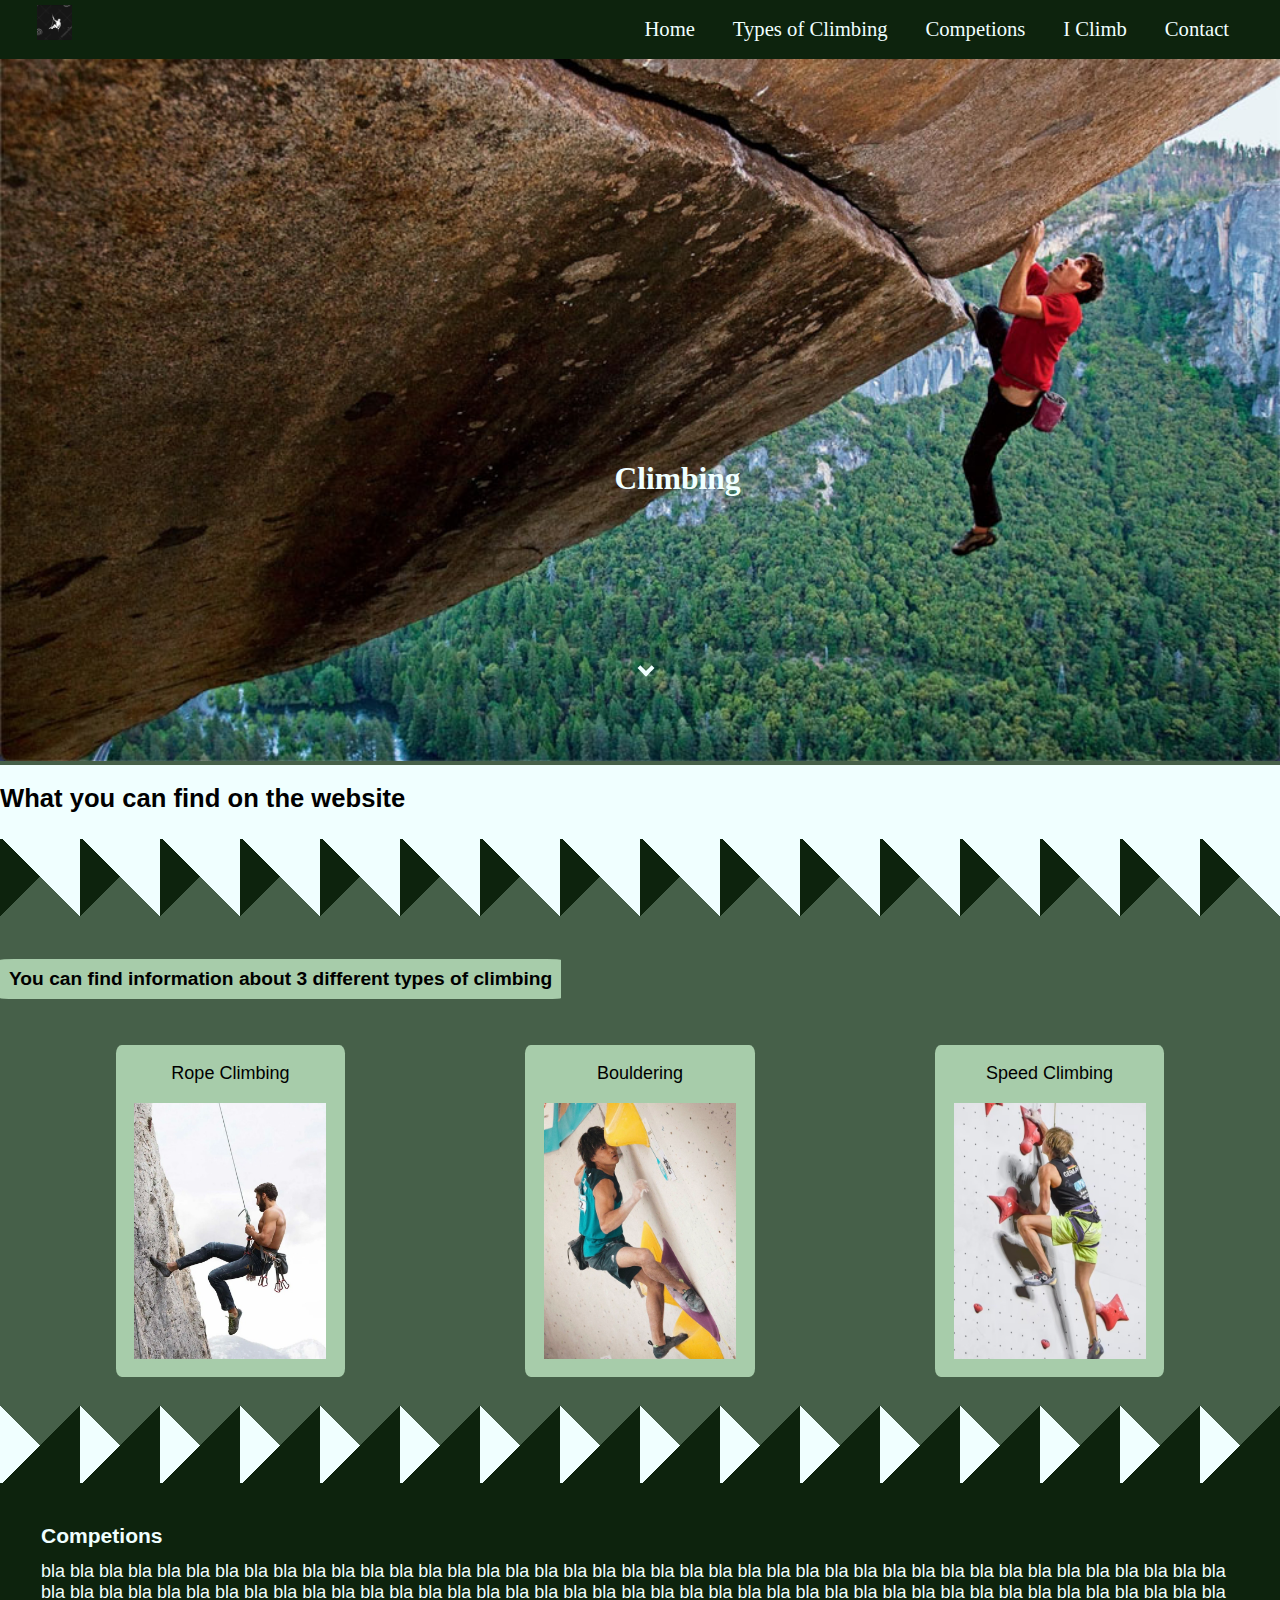
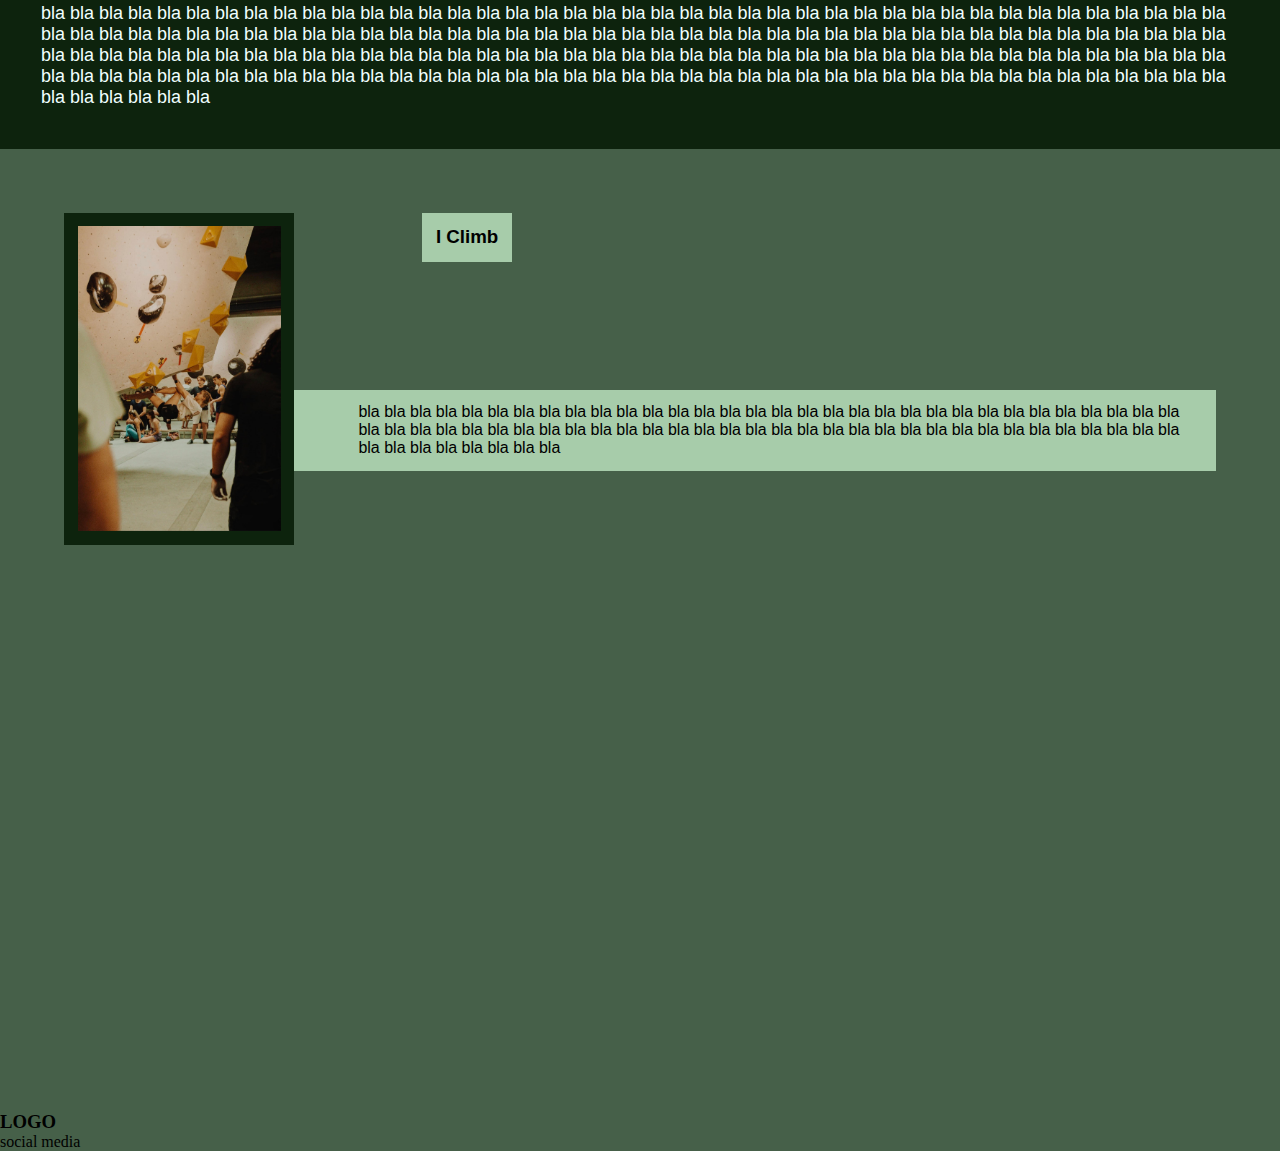
==== index.html @ 843984be "bla" ====
<!DOCTYPE html>
<html lang="en">
<head>
    <meta charset="UTF-8">
    <meta name="viewport" content="width=device-width, initial-scale=1.0">
    <link rel="stylesheet" href="style.css">
    <title>Home - Loeta</title>
</head>

<body>
    <!--header-->
    <header>
        <!--navigatie-->
        <nav>
            <img src="images/test_logo.png" alt="test logo" style="max-width: 3.5vw;">
            <ul>
                <li><a href="contact.html">Contact</a></li>
                <li><a href="iclimb.html">I Climb</a></li>
                <li><a href="competion.html">Competions</a></li>
                <li><a href="climbing.html">Types of Climbing</a></li>
                <li><a href="index.html">Home</a></li>
            </ul>
        </nav>
    </header>

    <!--main-->
    <main>
        <section class="hero">
            <img src="images/climbing_1.jpg" alt="Alex Honnold free soloing El Capitan" >
            <h1>Climbing</h1>
            <i class="arrow"></i>
        </section>
        

        <section class="home-text-box">
            <h2> What you can find on the website</h2>
        </section> 

        <section class="home-types-of-climbing">
            <h3>You can find information about 3 different types of climbing</h3>
            <ul>
                <li>Rope Climbing <img src="images/climbing_3.jpeg" alt="rope climbing"></li>
                <li>Bouldering <img src="images/climbing_4.jpeg" alt="yoshiyuki ogata bouldering"></li>
                <li>Speed Climbing <img src="images/climbing_5.jpeg" alt="speed climbing"></li>
            </ul>
        </section>

        <section class="home-competions">
            <h3>Competions</h3>
            <p>
                bla bla bla bla bla bla bla bla bla bla bla bla bla bla 
                bla bla bla bla bla bla bla bla bla bla bla bla bla bla 
                bla bla bla bla bla bla bla bla bla bla bla bla bla bla 
                bla bla bla bla bla bla bla bla bla bla bla bla bla bla 
                bla bla bla bla bla bla bla bla bla bla bla bla bla bla 
                bla bla bla bla bla bla bla bla bla bla bla bla bla bla 
                bla bla bla bla bla bla bla bla bla bla bla bla bla bla 
                bla bla bla bla bla bla bla bla bla bla bla bla bla bla 
                bla bla bla bla bla bla bla bla bla bla bla bla bla bla 
                bla bla bla bla bla bla bla bla bla bla bla bla bla bla 
                bla bla bla bla bla bla bla bla bla bla bla bla bla bla 
                bla bla bla bla bla bla bla bla bla bla bla bla bla bla 
                bla bla bla bla bla bla bla bla bla bla bla bla bla bla 
                bla bla bla bla bla bla bla bla bla bla bla bla bla bla 
                bla bla bla bla bla bla bla bla bla bla bla bla bla bla 
                bla bla bla bla bla bla bla bla bla bla bla bla bla bla 
                bla bla bla bla bla bla bla bla bla bla bla bla bla bla 
                bla bla bla bla bla bla bla bla bla bla bla bla bla bla 
            </p>
        </section>

        <section class="home-me">
            <img src="images/loeta_climbing_1.jpeg" alt="loeta climbing" style="max-width: 18vw;">
            <h3>I Climb</h3>
            <p>
                bla bla bla bla bla bla bla bla bla bla bla bla bla bla 
                bla bla bla bla bla bla bla bla bla bla bla bla bla bla 
                bla bla bla bla bla bla bla bla bla bla bla bla bla bla 
                bla bla bla bla bla bla bla bla bla bla bla bla bla bla 
                bla bla bla bla bla bla bla bla bla bla bla bla bla bla bla bla
            </p>
        </section>
    </main>

    <!--footer-->
    <footer>
        <h3>LOGO</h3>
        <p>social media</p>
    </footer>
</body>
</html>
---- style.css ----
* {
    padding: 0px;
    margin: 0px;
    box-sizing: border-box;
}

nav {
    margin: 0;
    padding: 0;
    overflow: hidden;
    background-color: #0d230d;
}

nav ul {
    list-style-type: none;
}

nav li {
    float: right;
}
  
nav li a {
    text-decoration: none;
    display: inline-block;
    color: azure;
    text-align: center;
    padding: 2vmin 2.1vmin;
    font-size: 2.3vmin;
}

nav li:first-of-type {
    margin-right: 2.5%;
}

nav img{
    float: left;
    padding: 5px;
    margin-left: 2.5%;
    margin-bottom: 0%;
}
  
a:hover {
    background-color: #020f06;
}

body {
    background-color: #466049;
}

main img {
    margin: 0 auto;
    width: 100vw;
}

main {
    position: relative;
}

main h1 {
    font-size: 3.5vmin;
    color:azure;
    position: absolute;
    top: 20%;
    left: 48%;
}

.arrow {
    border: solid azure;
    border-width: 0 4px 4px 0;
    display: inline-block;
    padding: 4px;
    transform: rotate(45deg);
    position: absolute;
    top: 30%;
    left: 50%;
}

.home-text-box {
    background-color: azure;
    padding: 1.5% 0% 2% 0%;    
}

.home-text-box h2 {    
    font-family: 'Segoe UI', Tahoma, Geneva, Verdana, sans-serif;
    display: flex;
    font-size: 2vw;
    text-align: center;
}

.home-types-of-climbing ul{
    display: flex;
    padding: 2%;
    text-align: center;
    justify-content: space-around;
}

.home-types-of-climbing {
    position: relative;
}

.home-types-of-climbing::after {
    background: linear-gradient(-45deg, #0d230d 55px, transparent 0), linear-gradient(45deg, azure 55px, transparent 0);
    background-repeat: repeat-x;
    background-size: 80px 80px;
    content: " ";
    display: block;
    position: absolute;
    width: 100%;
    height: 100%;
}
.home-types-of-climbing::before {
    background: linear-gradient(-135deg, azure 55px, transparent 0), linear-gradient(135deg, #0d230d 55px, transparent 0);
    background-repeat: repeat-x;
    background-size: 80px 80px;
    content: " ";
    display: block;
    position: absolute;
    width: 100%;
    height: 100%;
}

.home-types-of-climbing li {
    font-family: 'Segoe UI', Tahoma, Geneva, Verdana, sans-serif;
    display: inline-flex;
    padding: 2vmin 2.1vmin;
    font-size: 2vmin;
    background-color: rgb(167, 204, 170);
    color: black;
    border-radius: 2.5%;
    flex-direction: column;
}

.home-types-of-climbing h3 {
    font-family: 'Segoe UI', Tahoma, Geneva, Verdana, sans-serif;
    display: inline-flex;
    padding: 1vmin;
    background-color: rgb(167, 204, 170);
    color: black;
    font-size: 1.5vw;
    margin-top: 120px;
    margin-bottom: 20px;
    display: inline-flex;
    border-radius: 2.5%;
}

.home-types-of-climbing img {
    padding-top: 10%;
    max-width: 15vw;
}

.home-types-of-climbing img:hover {
    transform: scale(2);
}

.home-competions {
    background-color: #0d230d;
    font-family: 'Segoe UI', Tahoma, Geneva, Verdana, sans-serif;
    padding: 2vmin;
    font-size: 2vmin;
    text-align: left;
    padding: 3.2vw;
    margin-top: 80px;
    color: azure;
}

.home-competions p {
    padding-top: 1vw;
}

.home-me {
    font-family: 'Segoe UI', Tahoma, Geneva, Verdana, sans-serif;
}

.home-me img, h3{
    display: inline-flex;
    flex-direction: row;
}

.home-me img{
    background-color: #0d230d;
    padding: 1.5vmin;
    margin: 5%;
    float: left;
}

.home-me h3, .home-me p {
    margin: 5%;
    padding: 1.5vmin;
    text-align: left;
    background-color: rgb(167, 204, 170);
}

footer {
    margin-top: 50%;
}
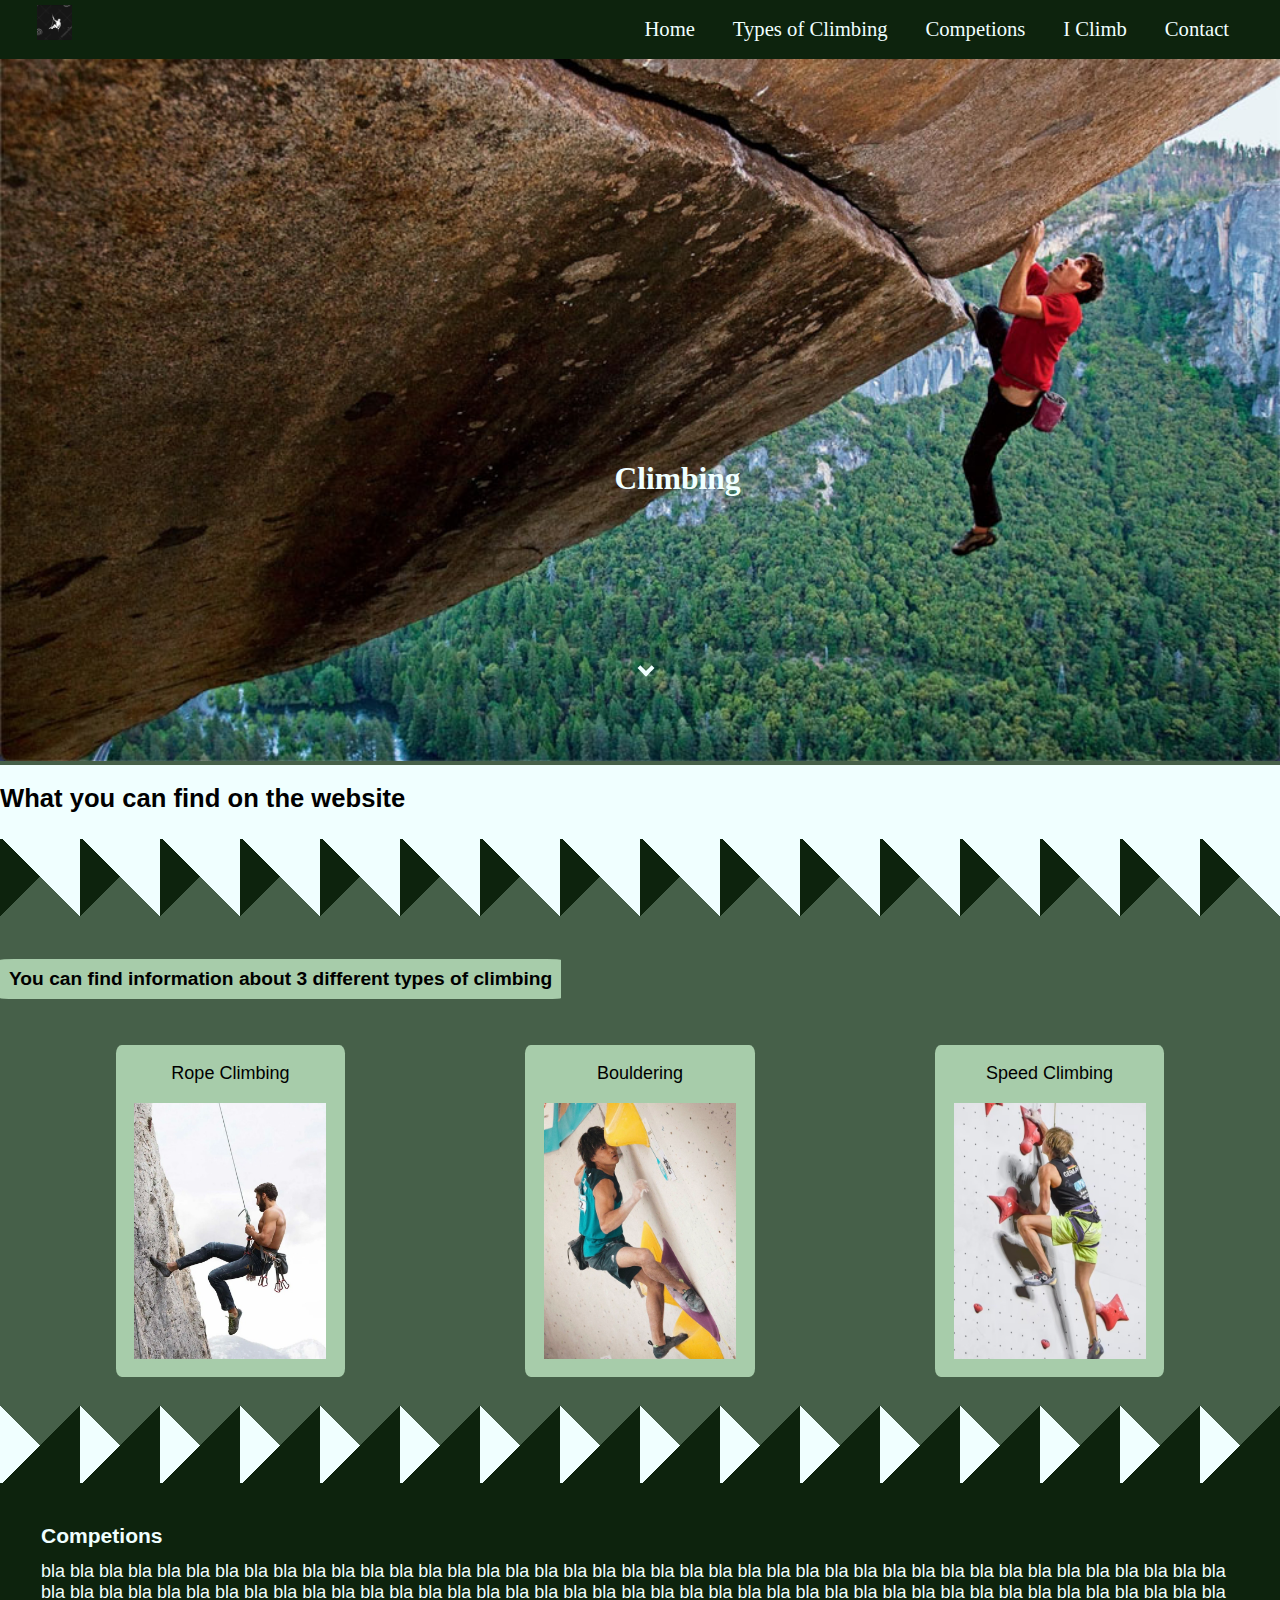
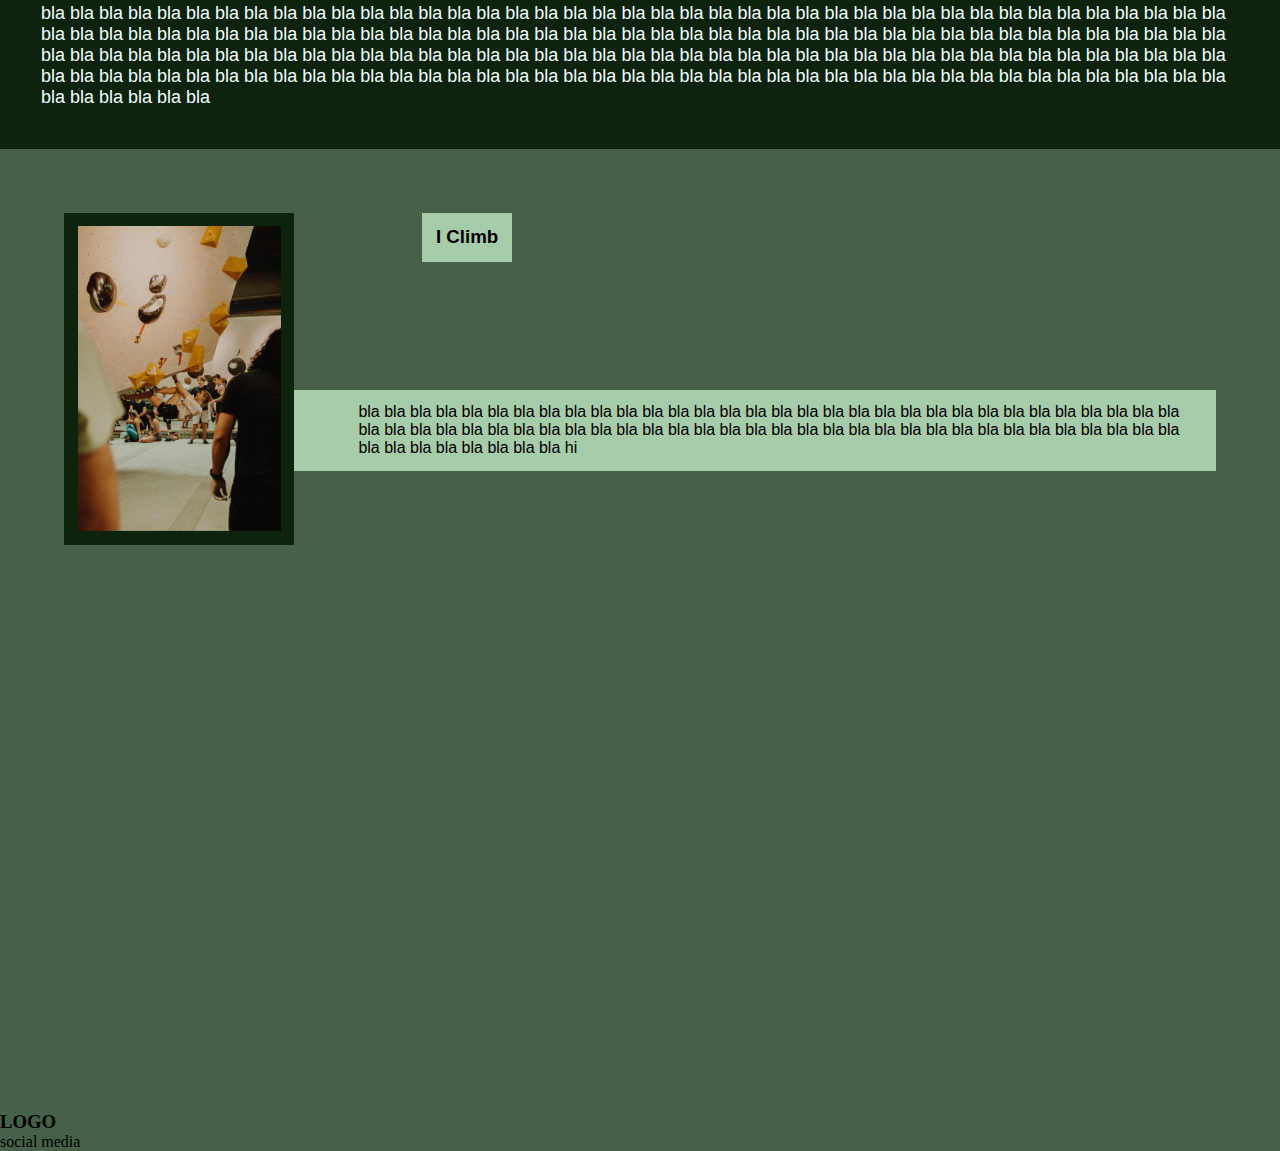
==== commit 32910a1c: "hi" ====
--- a/index.html
+++ b/index.html
@@ -77,7 +77,7 @@
                 bla bla bla bla bla bla bla bla bla bla bla bla bla bla 
                 bla bla bla bla bla bla bla bla bla bla bla bla bla bla 
                 bla bla bla bla bla bla bla bla bla bla bla bla bla bla 
-                bla bla bla bla bla bla bla bla bla bla bla bla bla bla bla bla
+                bla bla bla bla bla bla bla bla bla bla bla bla bla bla bla bla hi
             </p>
         </section>
     </main>
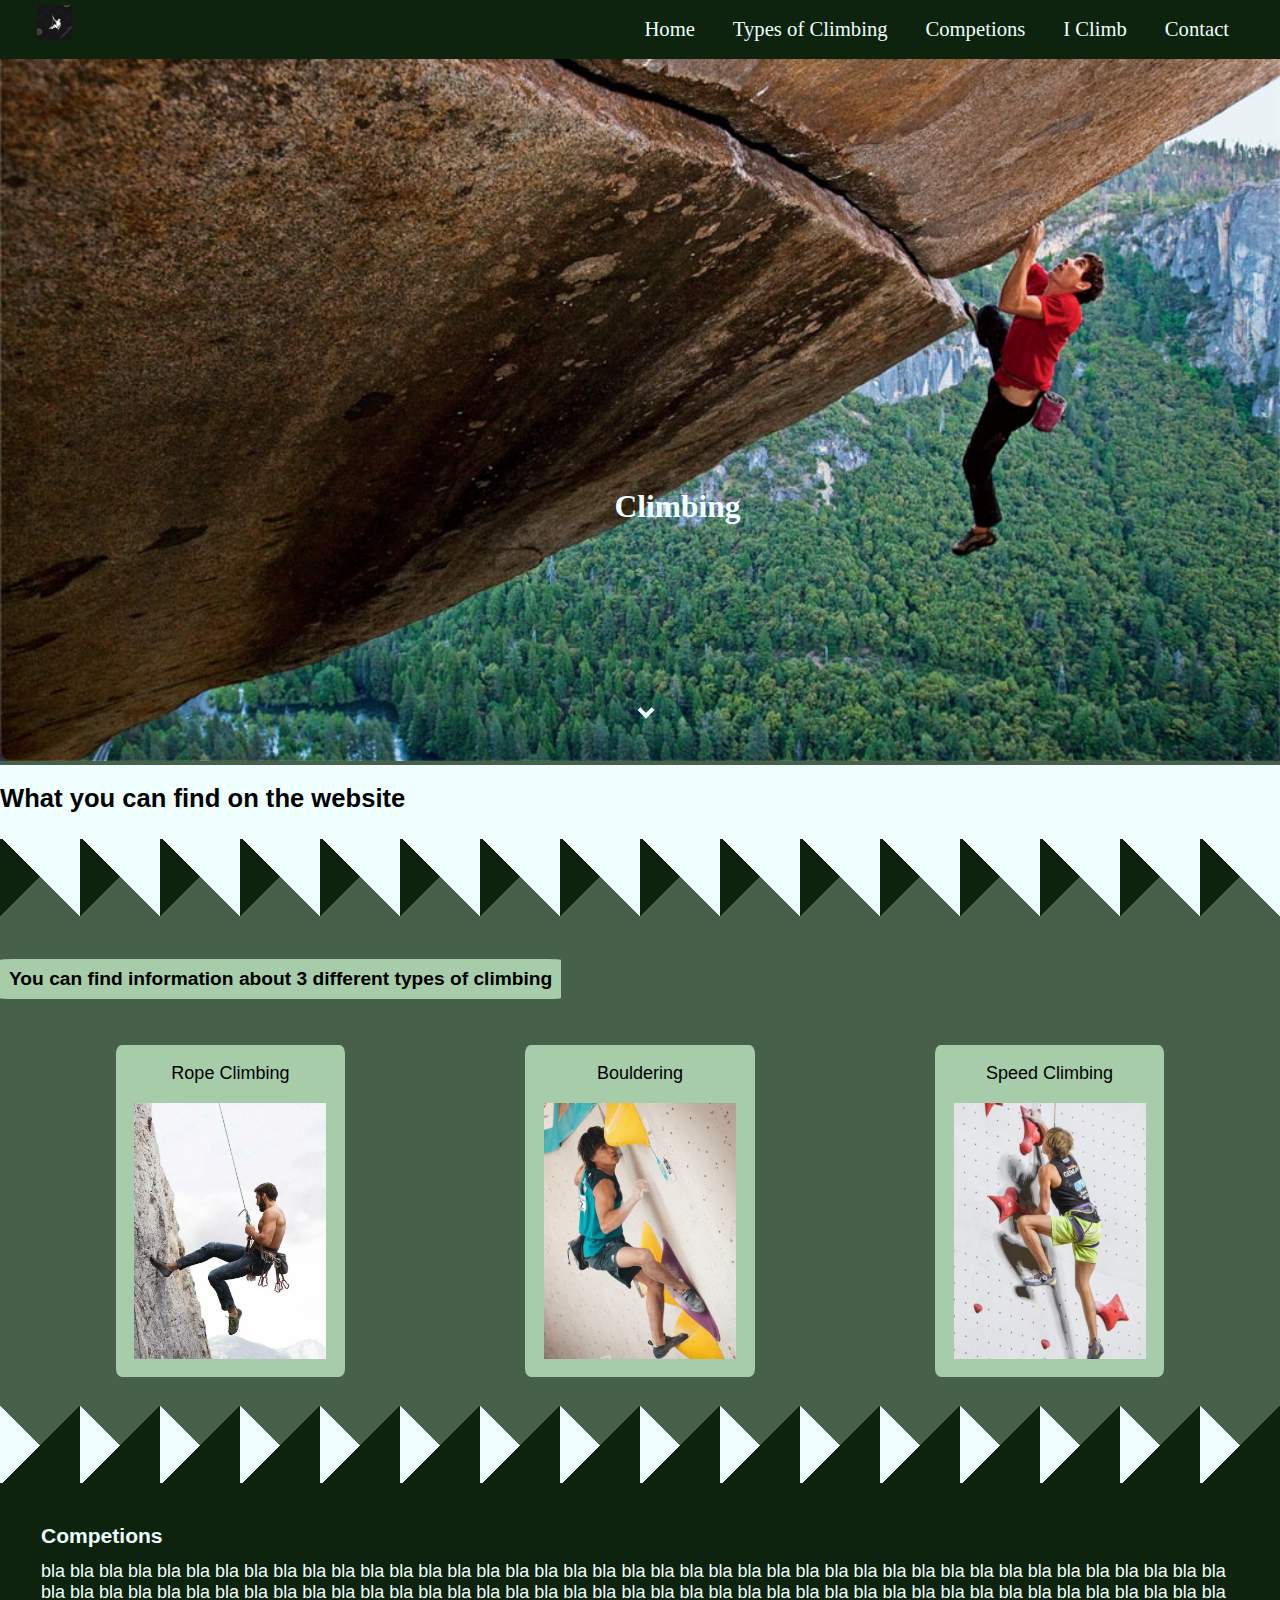
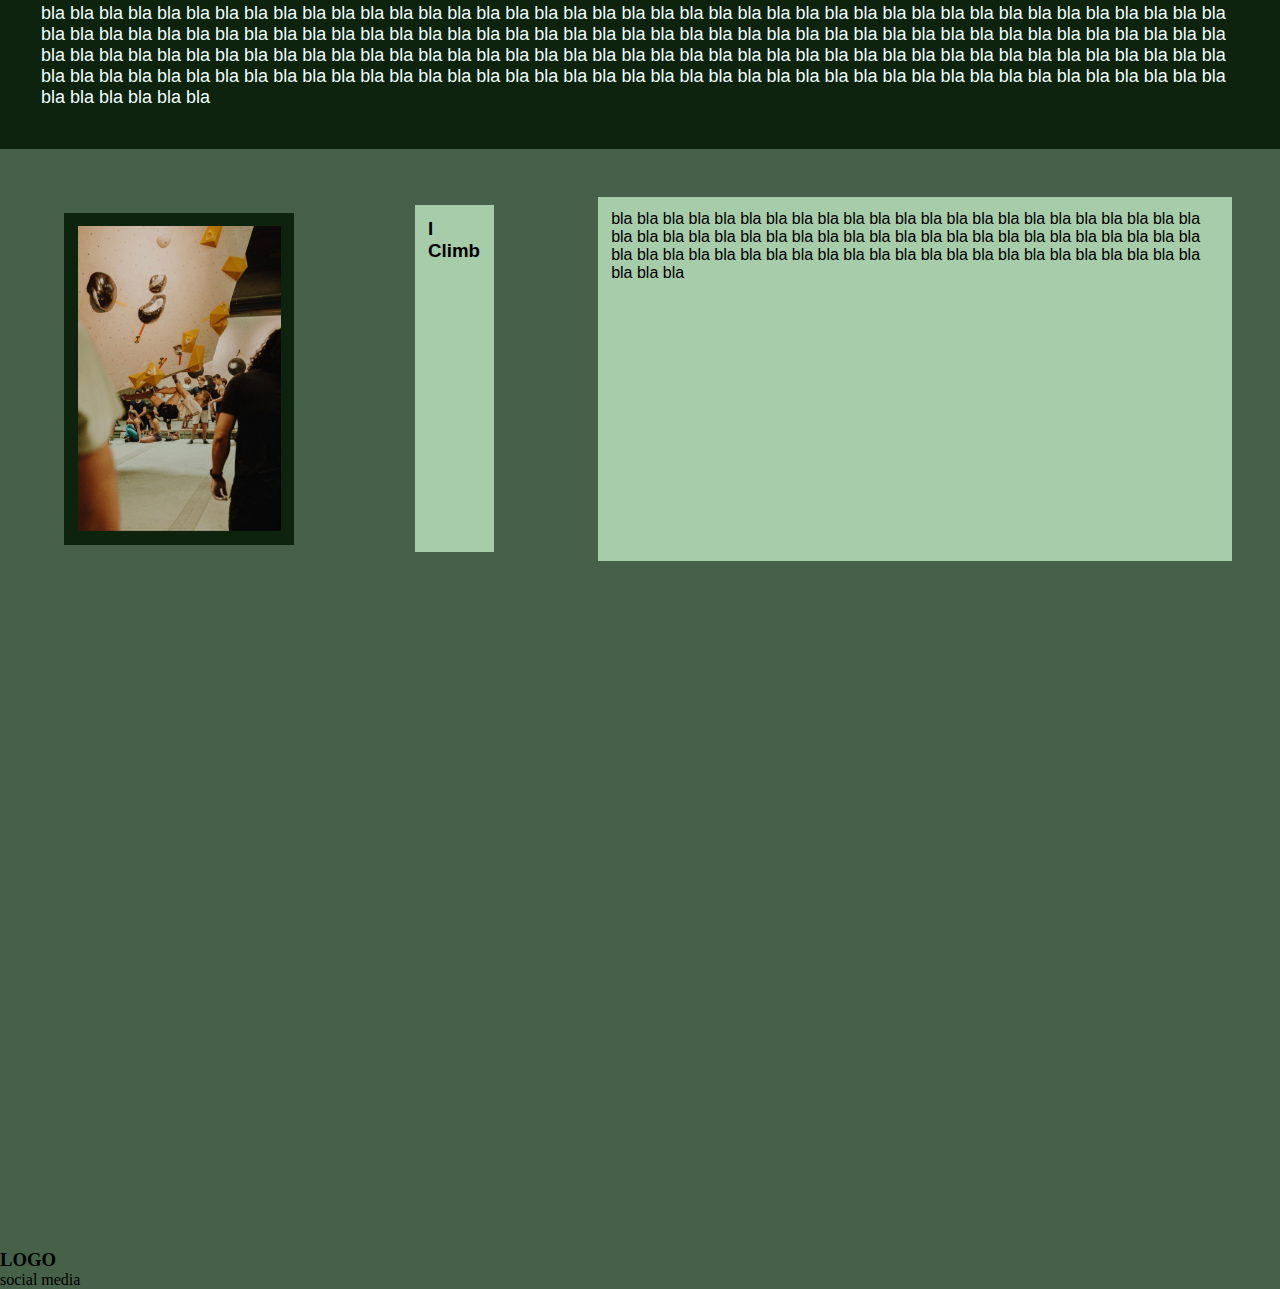
==== commit a0ed07c7: "me" ====
--- a/index.html
+++ b/index.html
@@ -77,7 +77,7 @@
                 bla bla bla bla bla bla bla bla bla bla bla bla bla bla 
                 bla bla bla bla bla bla bla bla bla bla bla bla bla bla 
                 bla bla bla bla bla bla bla bla bla bla bla bla bla bla 
-                bla bla bla bla bla bla bla bla bla bla bla bla bla bla bla bla hi
+                bla bla bla bla bla bla bla bla bla bla bla bla bla bla bla bla 
             </p>
         </section>
     </main>
--- a/style.css
+++ b/style.css
@@ -169,9 +169,6 @@
 
 .home-me {
     font-family: 'Segoe UI', Tahoma, Geneva, Verdana, sans-serif;
-}
-
-.home-me img, h3{
     display: inline-flex;
     flex-direction: row;
 }
@@ -184,10 +181,12 @@
 }
 
 .home-me h3, .home-me p {
-    margin: 5%;
     padding: 1.5vmin;
     text-align: left;
     background-color: rgb(167, 204, 170);
+    display: flex;
+    flex-direction: column;
+    margin: 3em;
 }
 
 footer {
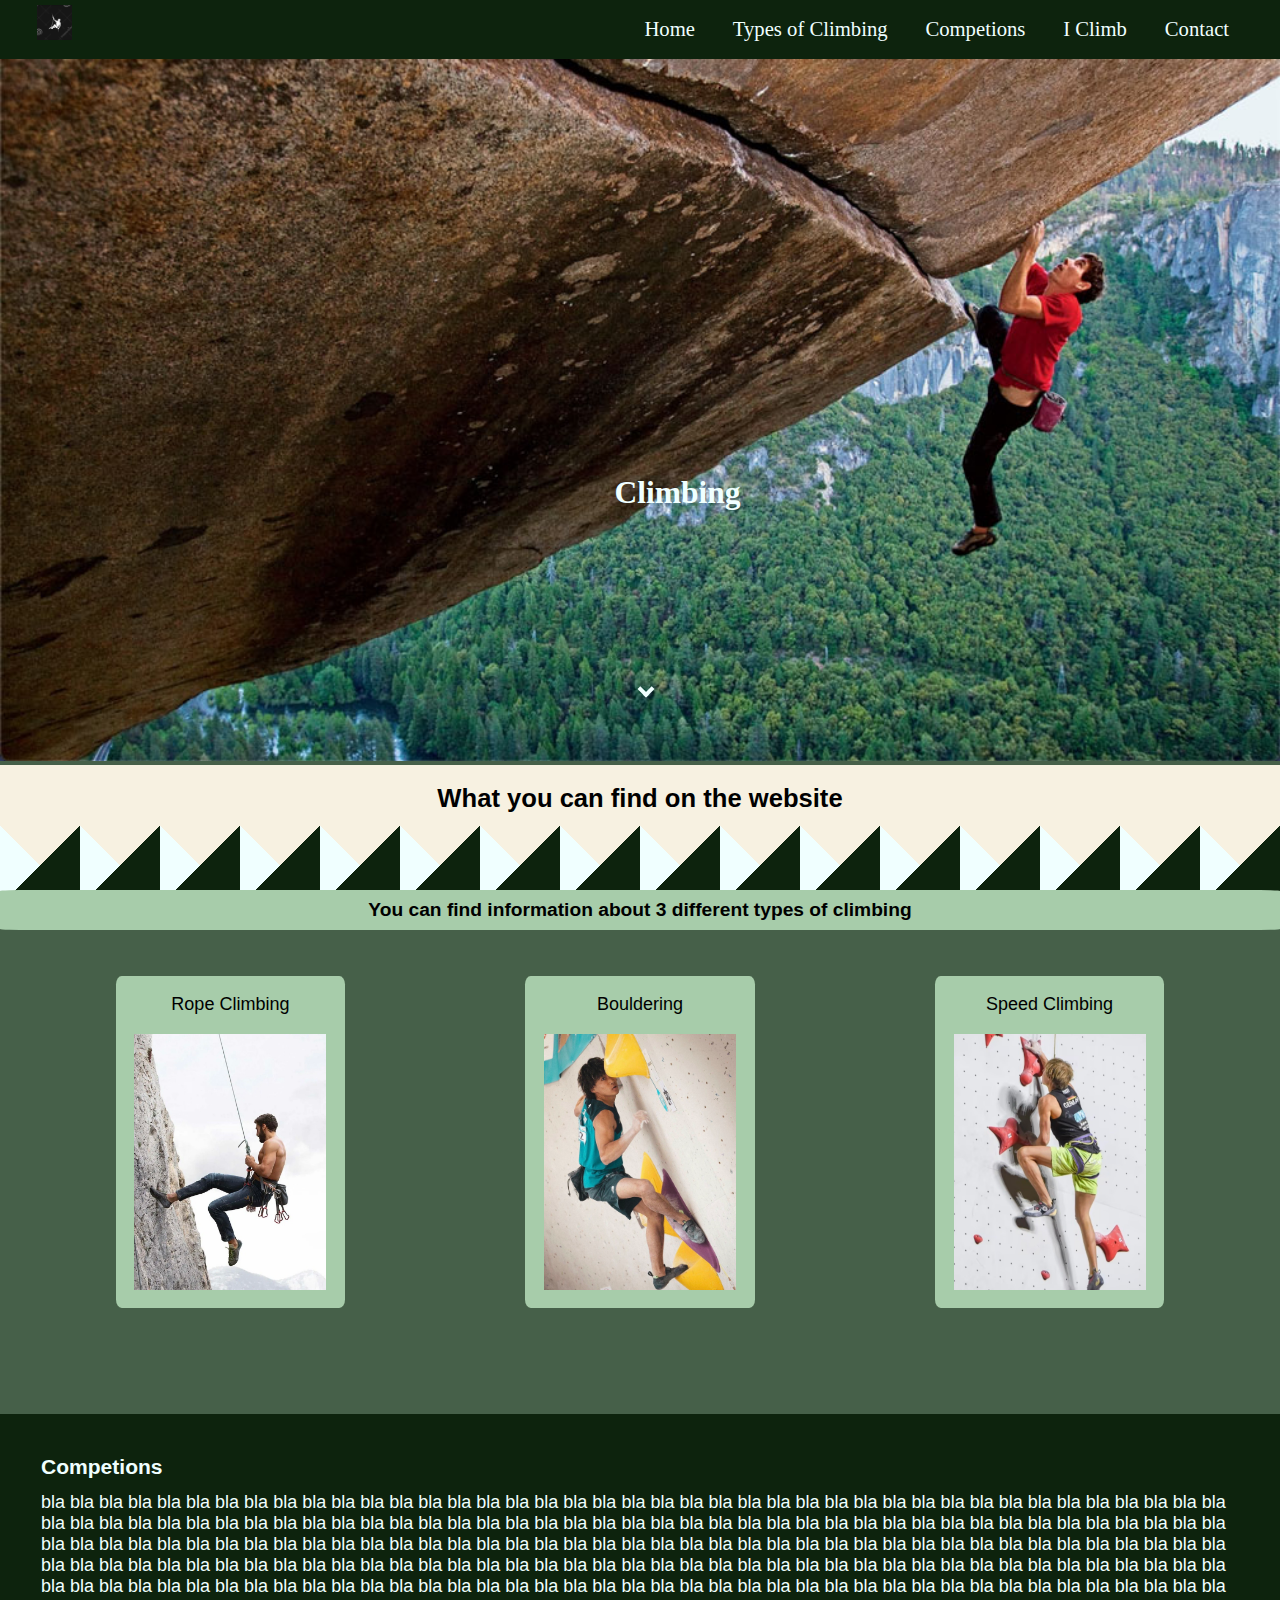
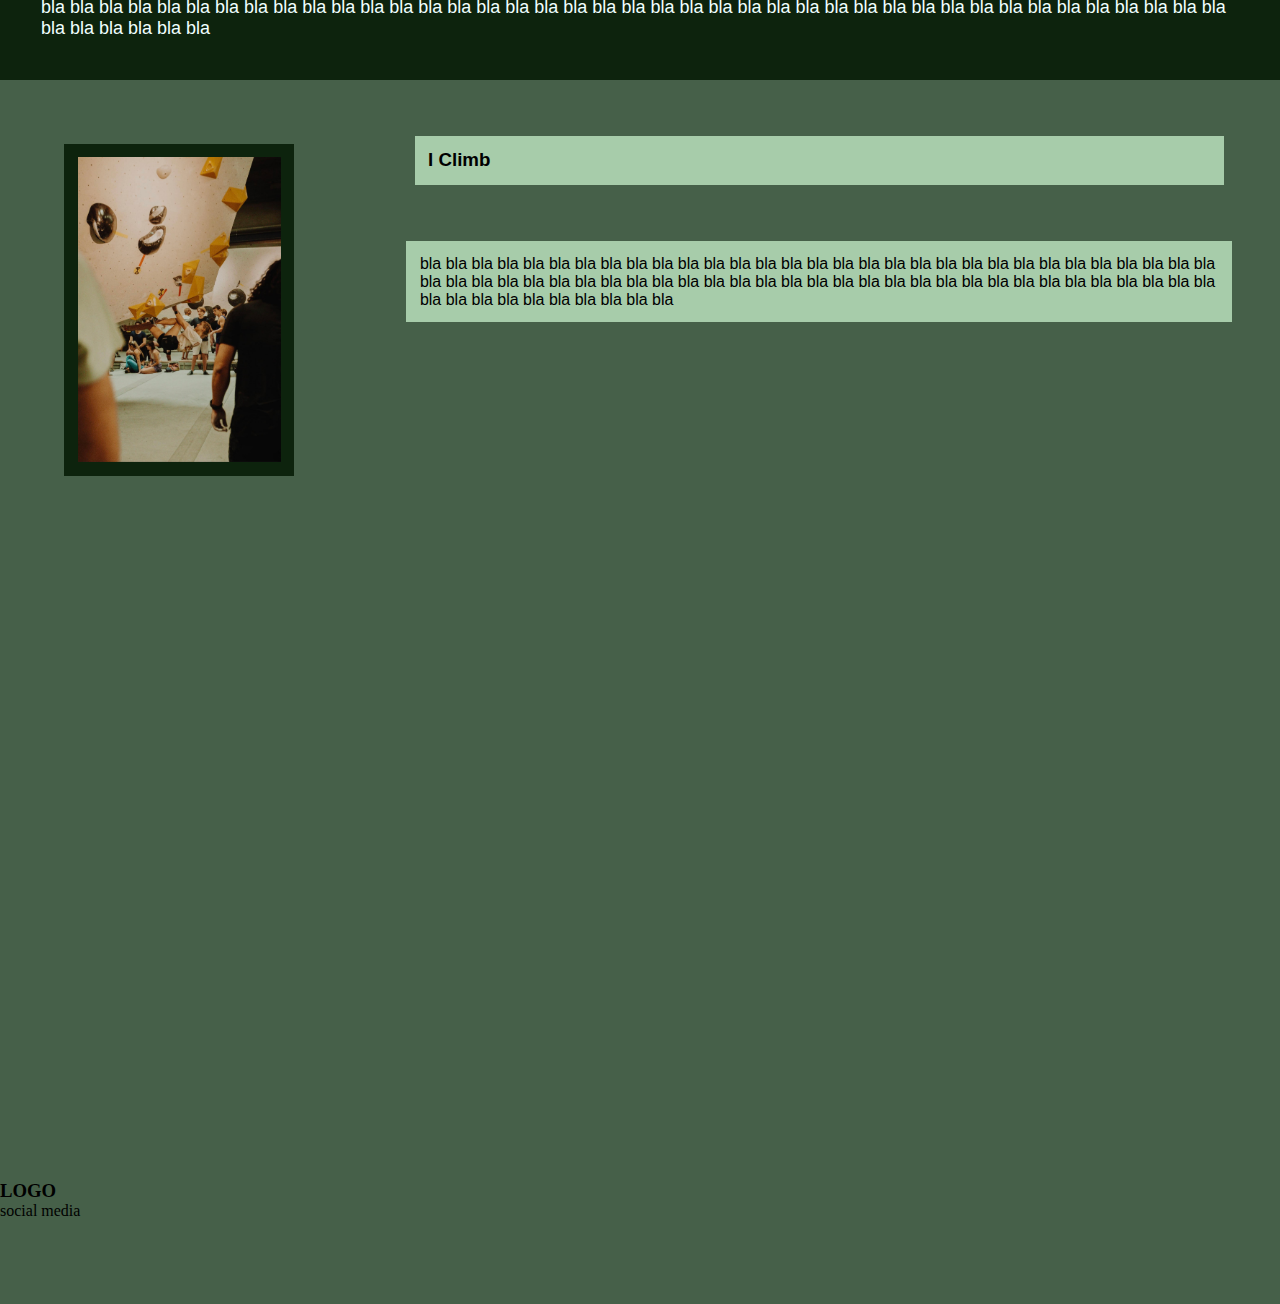
==== commit 404a5f9d: "home page" ====
--- a/index.html
+++ b/index.html
@@ -71,14 +71,16 @@
 
         <section class="home-me">
             <img src="images/loeta_climbing_1.jpeg" alt="loeta climbing" style="max-width: 18vw;">
-            <h3>I Climb</h3>
-            <p>
-                bla bla bla bla bla bla bla bla bla bla bla bla bla bla 
-                bla bla bla bla bla bla bla bla bla bla bla bla bla bla 
-                bla bla bla bla bla bla bla bla bla bla bla bla bla bla 
-                bla bla bla bla bla bla bla bla bla bla bla bla bla bla 
-                bla bla bla bla bla bla bla bla bla bla bla bla bla bla bla bla 
-            </p>
+            <div>
+                <h3>I Climb</h3>
+                <p>
+                    bla bla bla bla bla bla bla bla bla bla bla bla bla bla 
+                    bla bla bla bla bla bla bla bla bla bla bla bla bla bla 
+                    bla bla bla bla bla bla bla bla bla bla bla bla bla bla 
+                    bla bla bla bla bla bla bla bla bla bla bla bla bla bla 
+                    bla bla bla bla bla bla bla bla bla bla bla bla bla bla bla bla 
+                </p>
+            </div>
         </section>
     </main>
 
--- a/style.css
+++ b/style.css
@@ -76,8 +76,11 @@
 }
 
 .home-text-box {
-    background-color: azure;
-    padding: 1.5% 0% 2% 0%;    
+    background-color: #f7f1e1;
+    padding: 1.5% 0% 6% 0%;
+    display: flex;
+    justify-content: center;
+    
 }
 
 .home-text-box h2 {    
@@ -85,6 +88,18 @@
     display: flex;
     font-size: 2vw;
     text-align: center;
+}
+
+.home-text-box::before {
+    background: linear-gradient(-45deg, #0d230d 55px, transparent 0), linear-gradient(45deg, azure 55px, transparent 0);
+    background-repeat: repeat-x;
+    background-size: 80px 80px;
+    content: " ";
+    display: block;
+    position: absolute;
+    width: 100%;
+    height: 100%;
+    margin-top: 3%;
 }
 
 .home-types-of-climbing ul{
@@ -96,27 +111,6 @@
 
 .home-types-of-climbing {
     position: relative;
-}
-
-.home-types-of-climbing::after {
-    background: linear-gradient(-45deg, #0d230d 55px, transparent 0), linear-gradient(45deg, azure 55px, transparent 0);
-    background-repeat: repeat-x;
-    background-size: 80px 80px;
-    content: " ";
-    display: block;
-    position: absolute;
-    width: 100%;
-    height: 100%;
-}
-.home-types-of-climbing::before {
-    background: linear-gradient(-135deg, azure 55px, transparent 0), linear-gradient(135deg, #0d230d 55px, transparent 0);
-    background-repeat: repeat-x;
-    background-size: 80px 80px;
-    content: " ";
-    display: block;
-    position: absolute;
-    width: 100%;
-    height: 100%;
 }
 
 .home-types-of-climbing li {
@@ -132,14 +126,13 @@
 
 .home-types-of-climbing h3 {
     font-family: 'Segoe UI', Tahoma, Geneva, Verdana, sans-serif;
-    display: inline-flex;
+    display: flex;
+    justify-content: center;
     padding: 1vmin;
     background-color: rgb(167, 204, 170);
     color: black;
     font-size: 1.5vw;
-    margin-top: 120px;
     margin-bottom: 20px;
-    display: inline-flex;
     border-radius: 2.5%;
 }
 
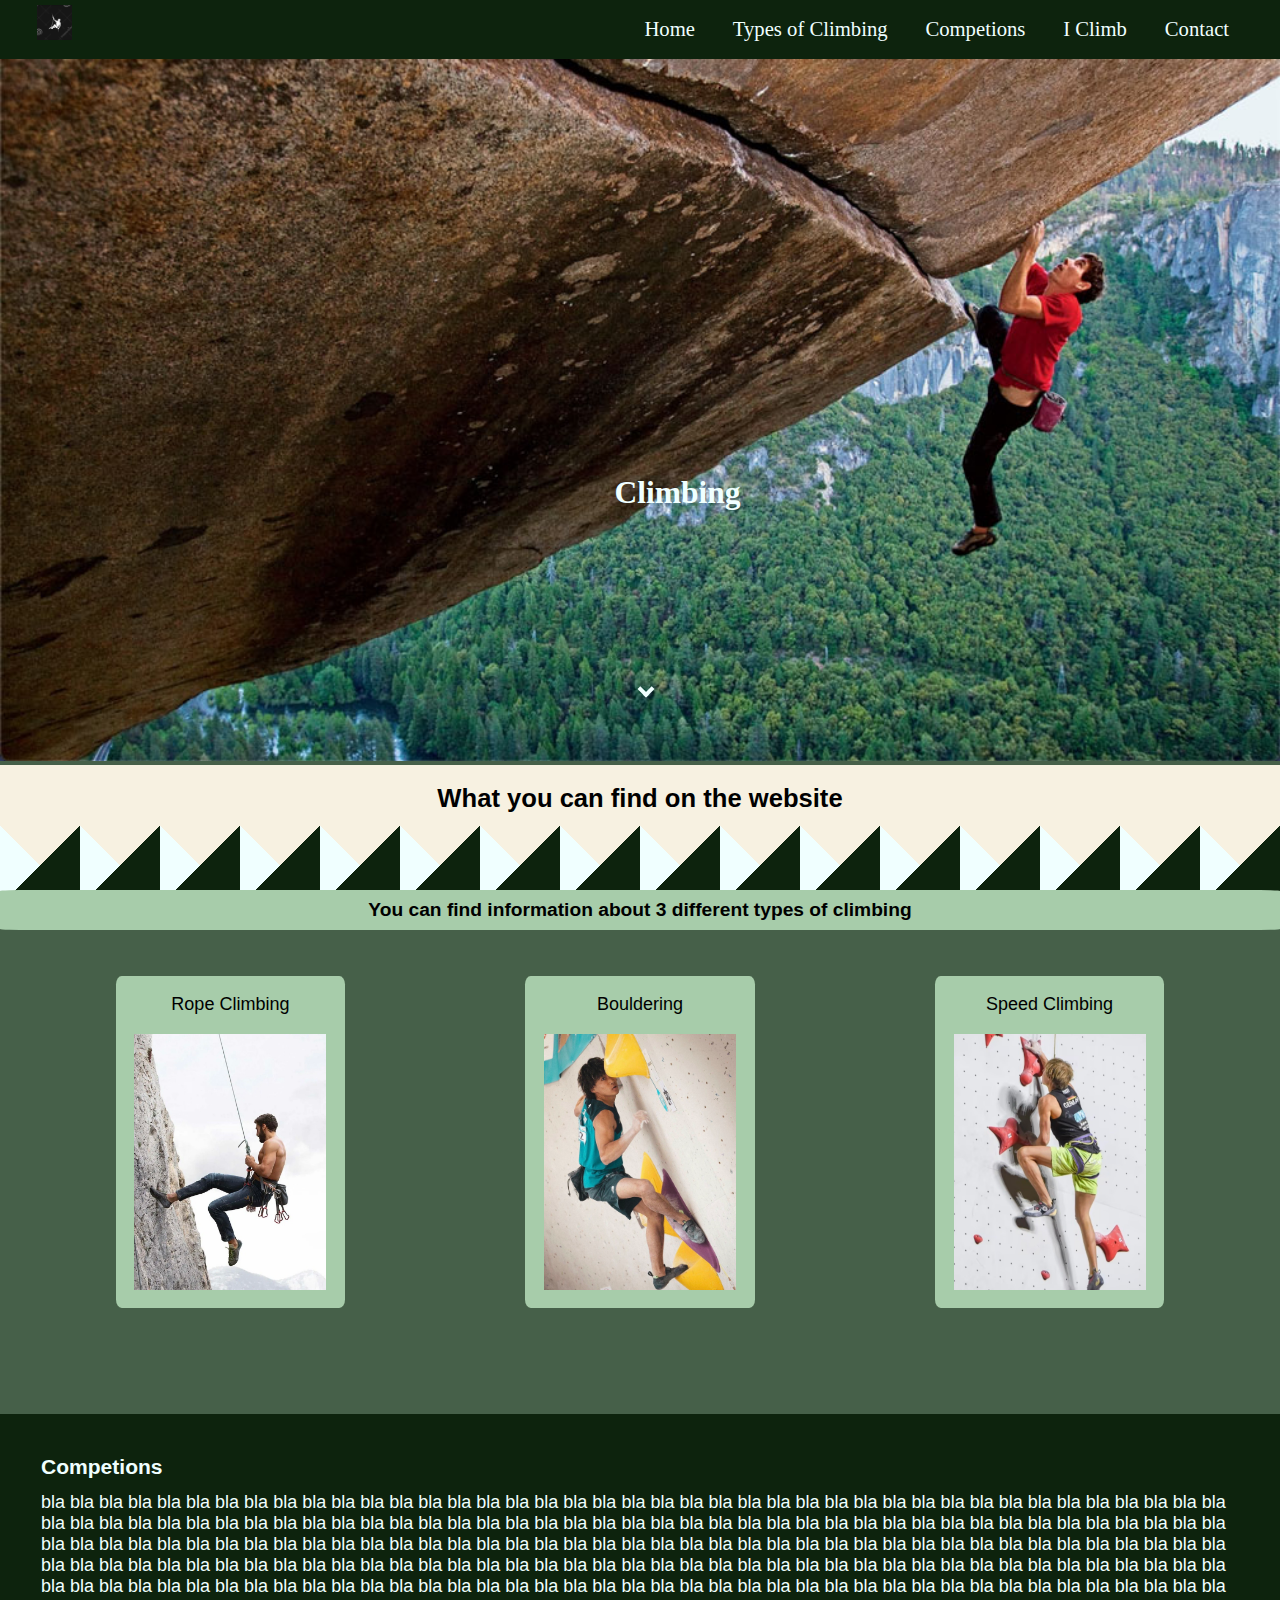
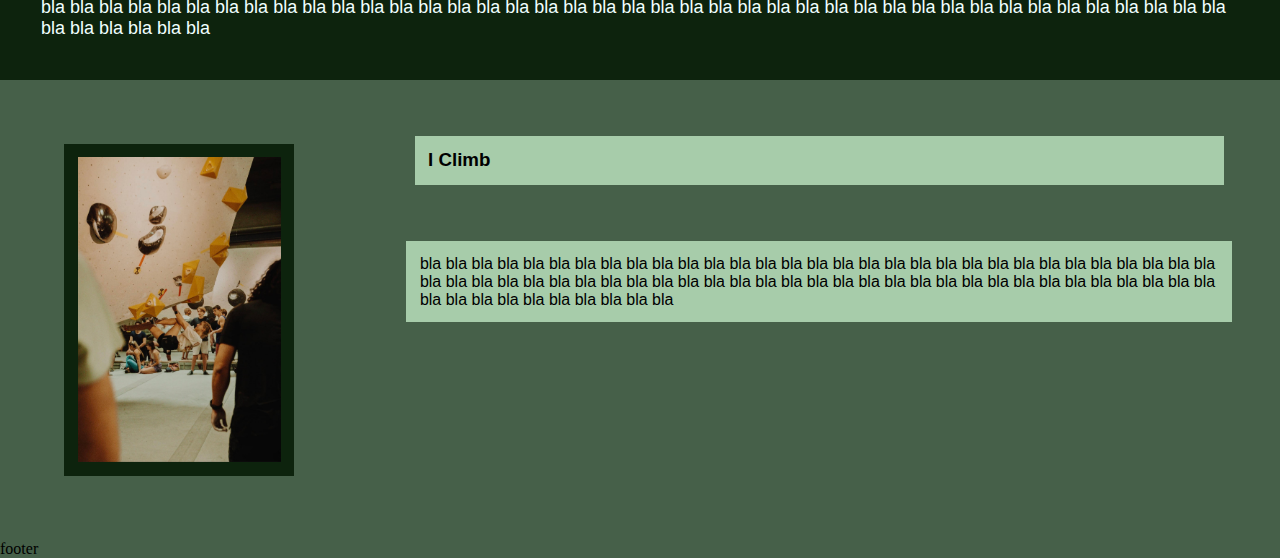
==== commit 9302bbd6: "home and climbing" ====
--- a/index.html
+++ b/index.html
@@ -86,8 +86,9 @@
 
     <!--footer-->
     <footer>
-        <h3>LOGO</h3>
-        <p>social media</p>
+        <p>footer</p>
     </footer>
+
+    
 </body>
 </html>--- a/style.css
+++ b/style.css
@@ -98,8 +98,9 @@
     display: block;
     position: absolute;
     width: 100%;
-    height: 100%;
+    height: 50%;
     margin-top: 3%;
+    margin-bottom: 0%;
 }
 
 .home-types-of-climbing ul{
@@ -182,7 +183,14 @@
     margin: 3em;
 }
 
-footer {
-    margin-top: 50%;
+.climbing-bouldering {
+    background-color: #f7f1e1;
 }
 
+.climbing-rope {
+    background-color: #f7f1e1;
+}
+
+.climbing-speed {
+    background-color: #f7f1e1;
+}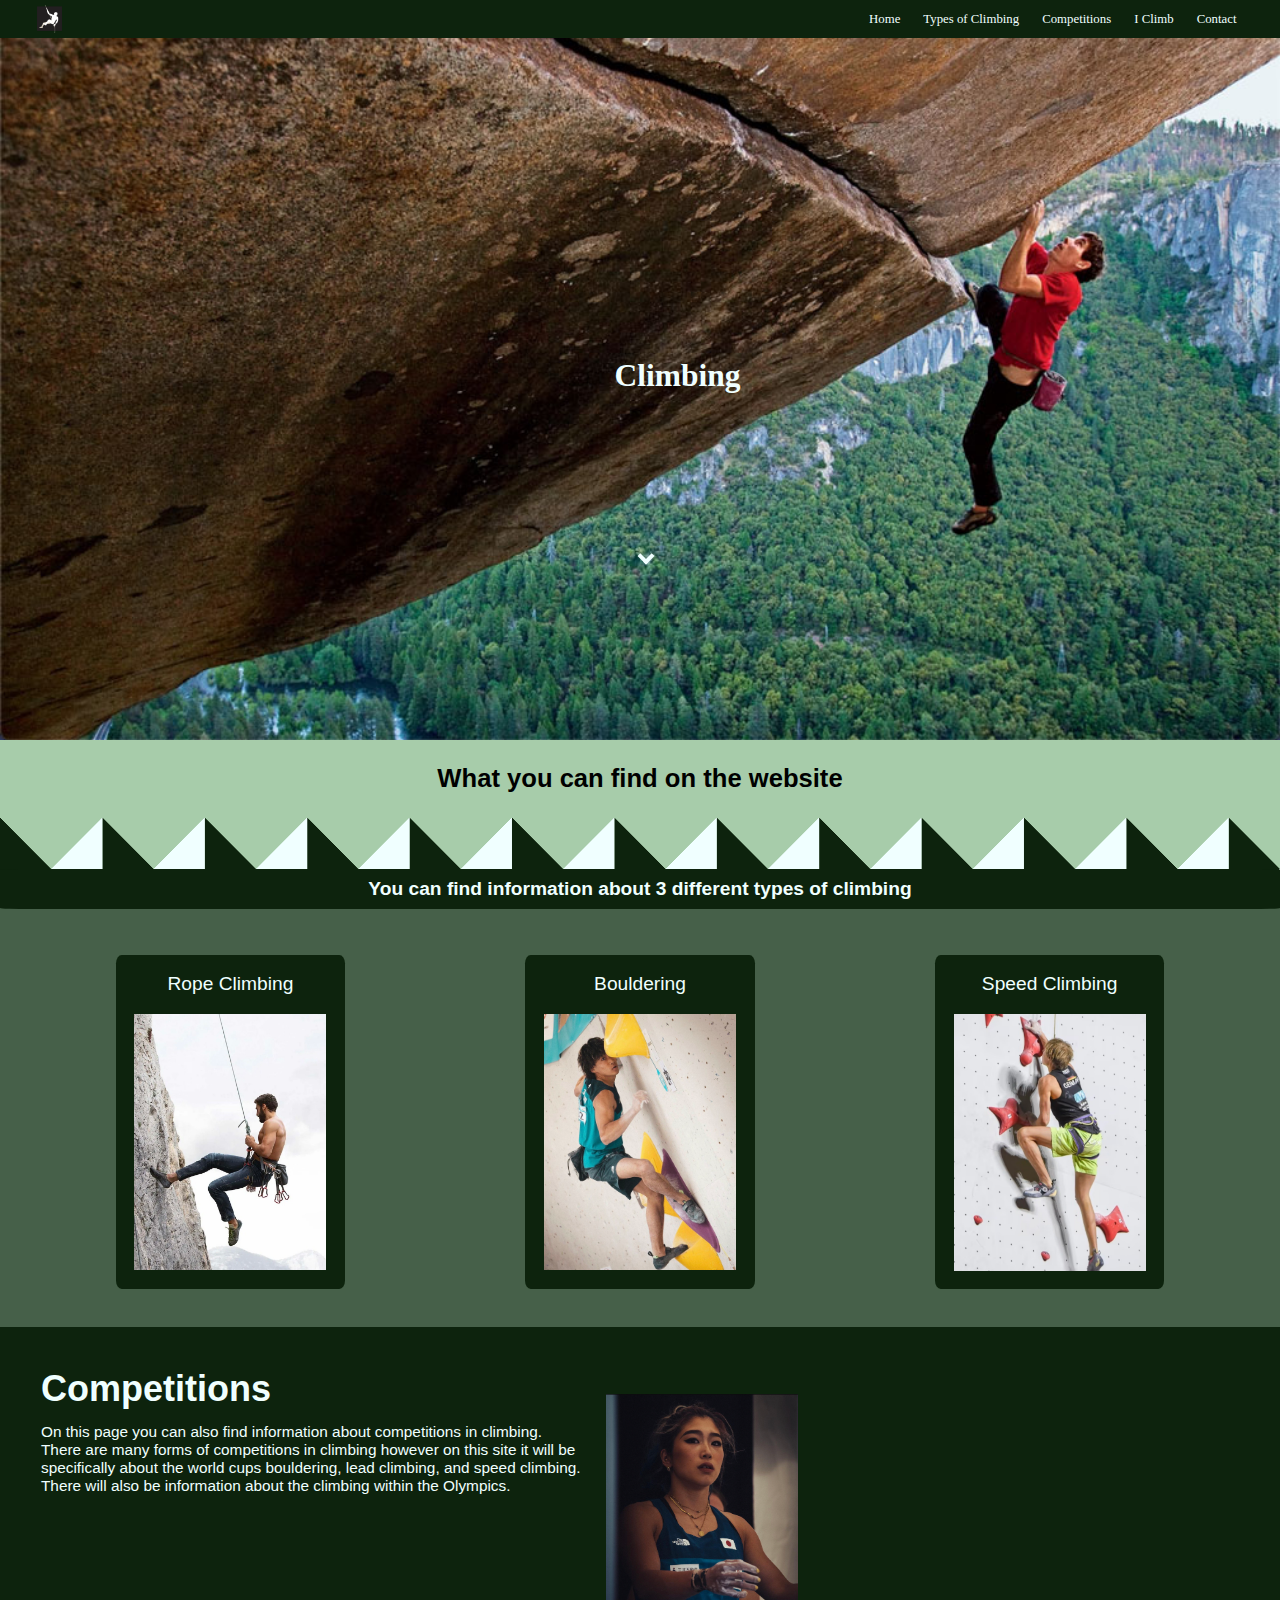
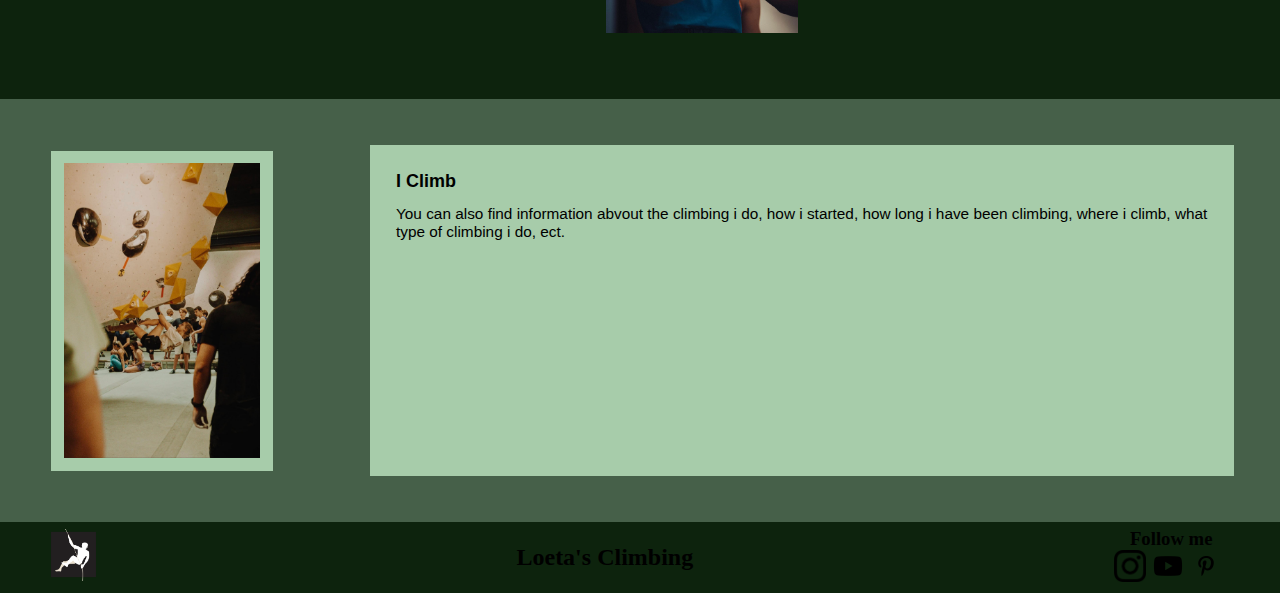
==== commit abd06be6: "updates" ====
--- a/index.html
+++ b/index.html
@@ -12,11 +12,11 @@
     <header>
         <!--navigatie-->
         <nav>
-            <img src="images/test_logo.png" alt="test logo" style="max-width: 3.5vw;">
+            <a href="index.html"><img src="images/logo.png" alt="logo"></a>
             <ul>
                 <li><a href="contact.html">Contact</a></li>
                 <li><a href="iclimb.html">I Climb</a></li>
-                <li><a href="competion.html">Competions</a></li>
+                <li><a href="competition.html">Competitions</a></li>
                 <li><a href="climbing.html">Types of Climbing</a></li>
                 <li><a href="index.html">Home</a></li>
             </ul>
@@ -45,40 +45,28 @@
             </ul>
         </section>
 
-        <section class="home-competions">
-            <h3>Competions</h3>
-            <p>
-                bla bla bla bla bla bla bla bla bla bla bla bla bla bla 
-                bla bla bla bla bla bla bla bla bla bla bla bla bla bla 
-                bla bla bla bla bla bla bla bla bla bla bla bla bla bla 
-                bla bla bla bla bla bla bla bla bla bla bla bla bla bla 
-                bla bla bla bla bla bla bla bla bla bla bla bla bla bla 
-                bla bla bla bla bla bla bla bla bla bla bla bla bla bla 
-                bla bla bla bla bla bla bla bla bla bla bla bla bla bla 
-                bla bla bla bla bla bla bla bla bla bla bla bla bla bla 
-                bla bla bla bla bla bla bla bla bla bla bla bla bla bla 
-                bla bla bla bla bla bla bla bla bla bla bla bla bla bla 
-                bla bla bla bla bla bla bla bla bla bla bla bla bla bla 
-                bla bla bla bla bla bla bla bla bla bla bla bla bla bla 
-                bla bla bla bla bla bla bla bla bla bla bla bla bla bla 
-                bla bla bla bla bla bla bla bla bla bla bla bla bla bla 
-                bla bla bla bla bla bla bla bla bla bla bla bla bla bla 
-                bla bla bla bla bla bla bla bla bla bla bla bla bla bla 
-                bla bla bla bla bla bla bla bla bla bla bla bla bla bla 
-                bla bla bla bla bla bla bla bla bla bla bla bla bla bla 
-            </p>
+        <section class="home-competitions">
+            <div>
+                <a href="competition.html">Competitions</a>
+                <p>
+                    On this page you can also find information about competitions
+                    in climbing. <br> There are many forms of competitions in climbing
+                    however on this site it will be <br> specifically about the world cups
+                    bouldering, lead climbing, and speed climbing. <br> There will also 
+                    be information about the climbing within the Olympics. 
+                </p>
+            </div>
+            <img src="images/climbing_9.jpeg" alt="nonaka miho">
         </section>
 
         <section class="home-me">
-            <img src="images/loeta_climbing_1.jpeg" alt="loeta climbing" style="max-width: 18vw;">
+            <img src="images/loeta_climbing_1.jpeg" alt="loeta climbing">
             <div>
                 <h3>I Climb</h3>
                 <p>
-                    bla bla bla bla bla bla bla bla bla bla bla bla bla bla 
-                    bla bla bla bla bla bla bla bla bla bla bla bla bla bla 
-                    bla bla bla bla bla bla bla bla bla bla bla bla bla bla 
-                    bla bla bla bla bla bla bla bla bla bla bla bla bla bla 
-                    bla bla bla bla bla bla bla bla bla bla bla bla bla bla bla bla 
+                    You can also find information abvout the climbing i do,
+                    how i started, how long i have been climbing, where i climb,
+                    what type of climbing i do, ect.
                 </p>
             </div>
         </section>
@@ -86,7 +74,16 @@
 
     <!--footer-->
     <footer>
-        <p>footer</p>
+        <a href="index.html"><img src="images/logo.png" alt="logo"></a>
+        <h2>Loeta's Climbing</h2>
+        <div>
+            <h3>Follow me</h3>
+            <ul>
+                <li> <a href="https://www.instagram.com/loetaaarden/" target="_blank"><img src="images/Instagram-logo.png" alt="instagram"></a></li>
+                <li> <a href="https://www.youtube.com/channel/UCgbvkBoCpEAy3pnbHzptwwg" target="_blank"><img src="images/youtube-icon.png" alt="youtube"></a></li>
+                <li> <a href="https://nl.pinterest.com/loetaaarden5/" target="_blank"><img src="images/pinterest-icon.png" alt="pinterest"></a></li>
+            </ul>
+        </div>
     </footer>
 
     
--- a/style.css
+++ b/style.css
@@ -24,8 +24,8 @@
     display: inline-block;
     color: azure;
     text-align: center;
-    padding: 2vmin 2.1vmin;
-    font-size: 2.3vmin;
+    padding: 0.9vw;
+    font-size: 1vw;
 }
 
 nav li:first-of-type {
@@ -36,10 +36,10 @@
     float: left;
     padding: 5px;
     margin-left: 2.5%;
-    margin-bottom: 0%;
+    max-width: 2.7vw;
 }
   
-a:hover {
+nav a:hover {
     background-color: #020f06;
 }
 
@@ -47,40 +47,41 @@
     background-color: #466049;
 }
 
-main img {
+.hero img {
     margin: 0 auto;
     width: 100vw;
 }
 
-main {
+.hero {
+    margin-bottom: 0%;
+    background-color: #a7ccaa;
     position: relative;
 }
 
-main h1 {
+.hero h1 {
     font-size: 3.5vmin;
     color:azure;
     position: absolute;
-    top: 20%;
+    top: 25vw;
     left: 48%;
 }
 
-.arrow {
+.hero i {
     border: solid azure;
     border-width: 0 4px 4px 0;
     display: inline-block;
     padding: 4px;
     transform: rotate(45deg);
     position: absolute;
-    top: 30%;
+    top: 40vw;
     left: 50%;
 }
 
 .home-text-box {
-    background-color: #f7f1e1;
+    background-color: #a7ccaa;
     padding: 1.5% 0% 6% 0%;
     display: flex;
-    justify-content: center;
-    
+    justify-content: center;    
 }
 
 .home-text-box h2 {    
@@ -91,15 +92,15 @@
 }
 
 .home-text-box::before {
-    background: linear-gradient(-45deg, #0d230d 55px, transparent 0), linear-gradient(45deg, azure 55px, transparent 0);
+    background: linear-gradient(-45deg, azure 3vw, transparent 0), linear-gradient(45deg, #0d230d 3vw, transparent 0);
     background-repeat: repeat-x;
-    background-size: 80px 80px;
+    background-size: 8vw 8vw;
     content: " ";
     display: block;
     position: absolute;
     width: 100%;
     height: 50%;
-    margin-top: 3%;
+    margin-top: 0.5vw;
     margin-bottom: 0%;
 }
 
@@ -118,9 +119,9 @@
     font-family: 'Segoe UI', Tahoma, Geneva, Verdana, sans-serif;
     display: inline-flex;
     padding: 2vmin 2.1vmin;
-    font-size: 2vmin;
-    background-color: rgb(167, 204, 170);
-    color: black;
+    font-size: 1.5vw;
+    background-color: #0d230d;
+    color: azure;
     border-radius: 2.5%;
     flex-direction: column;
 }
@@ -130,8 +131,8 @@
     display: flex;
     justify-content: center;
     padding: 1vmin;
-    background-color: rgb(167, 204, 170);
-    color: black;
+    background-color: #0d230d;
+    color: azure;
     font-size: 1.5vw;
     margin-bottom: 20px;
     border-radius: 2.5%;
@@ -142,24 +143,40 @@
     max-width: 15vw;
 }
 
-.home-types-of-climbing img:hover {
-    transform: scale(2);
-}
-
-.home-competions {
+.home-types-of-climbing li:hover {
+    transform: scale(1.1) rotate(10deg);
+}
+
+.home-competitions {
     background-color: #0d230d;
     font-family: 'Segoe UI', Tahoma, Geneva, Verdana, sans-serif;
     padding: 2vmin;
     font-size: 2vmin;
     text-align: left;
     padding: 3.2vw;
-    margin-top: 80px;
-    color: azure;
-}
-
-.home-competions p {
+    color: azure;
+    display: flex;
+    flex-direction: row;
+    margin-top: 1%;
+}
+
+.home-competitions a {
+    text-decoration: none;
+    font-weight: bold;
+    color: azure;
+    font-size: 2em;
+}
+
+.home-competitions p {
     padding-top: 1vw;
-}
+    font-size: 1.2vw;
+}
+
+.home-competitions img{
+    max-width: 15vw;
+    margin: 2vw;
+}
+
 
 .home-me {
     font-family: 'Segoe UI', Tahoma, Geneva, Verdana, sans-serif;
@@ -168,29 +185,318 @@
 }
 
 .home-me img{
-    background-color: #0d230d;
-    padding: 1.5vmin;
-    margin: 5%;
+    background-color: #a7ccaa;
+    padding: 1vw;
+    margin: 4vw;
     float: left;
-}
-
-.home-me h3, .home-me p {
-    padding: 1.5vmin;
+    max-width: 18vw;
+    max-height: 25vw;
+}
+
+.home-me div{
+    padding: 2vw;
     text-align: left;
-    background-color: rgb(167, 204, 170);
+    background-color: #a7ccaa;
     display: flex;
     flex-direction: column;
     margin: 3em;
+    font-size: 1.2vw;
+}
+
+.home-me p {
+    padding-top: 1vw;
+}
+
+.climbing-text {
+    display: flex;
+    justify-content: center;
+    padding: 1.8%;
+    font-size: 1.5vw;
+    color: azure;
 }
 
 .climbing-bouldering {
-    background-color: #f7f1e1;
-}
-
-.climbing-rope {
-    background-color: #f7f1e1;
+    background-color: #a7ccaa;
+    padding: 2%;
+    display: flex;
+    justify-content: flex-start;
+    margin-bottom: 2%;
+    margin-right: 5%;
+    border-top-right-radius: 3rem;
+    border-bottom-right-radius: 3rem;
+}
+
+.climbing-bouldering img {
+    max-width: 15vw;
+}
+
+.climbing-bouldering :nth-child(2) {
+    margin: 2vw;
+}
+
+.climbing-lead {
+    background-color: #020f06;
+    color: azure;
+    padding: 2%;
+    display: flex;
+    flex-direction: row;
+    margin-bottom: 2%;
+    margin-left: 5%;
+    border-bottom-left-radius: 3rem;
+    border-top-left-radius: 3rem;
+}
+
+.climbing-lead img {
+    max-width: 15vw;
+}
+
+.climbing-lead :nth-child(2) {
+    margin: 2vw;
 }
 
 .climbing-speed {
-    background-color: #f7f1e1;
-}+    background-color: #a7ccaa;
+    padding: 2%;
+    display: flex;
+    flex-direction: row;
+    justify-content: flex-start;
+    margin-bottom: 2%;
+    margin-right: 5%;
+    border-top-right-radius: 3rem;
+    border-bottom-right-radius: 3rem;
+}
+
+.climbing-speed img {
+    max-width: 15vw;
+}
+
+.climbing-speed :nth-child(2) {
+    margin: 2vw;
+}
+
+.competitions h2 {
+    color: azure;
+    margin: 1.5%;
+    text-align: center;
+}
+
+.competitions h3 {
+    background-color: #0d230d;
+    padding: 0.2vw;
+    text-align: center;
+    color: azure;
+}
+
+.competitions-worldcup h4 {
+    background-color: #a7ccaa;
+    padding: 0.2vw;
+    text-align: center;
+}
+
+.competitions p {
+    padding: 1.5vw;
+}
+
+.competitions-worldcup img {
+    max-height: 25vw;
+}
+
+.competitions div{
+    display: flex;
+    flex-direction: row-reverse;
+}
+
+.competitions-olympics img {
+    max-height: 15vw;
+}
+
+.iclimb-me-1 {
+    padding: 2%;
+    background-color: #a7ccaa;
+    display: flex;
+}
+
+.iclimb-me-1 img {
+    max-width: 20vw;
+    padding: 1%;
+    background-color: #020f06;
+    border-radius: 2%;
+}
+
+.iclimb-me-1 div, .iclimb-me-2 div, .iclimb-me-3 div, .iclimb-me-4 div {
+    margin: 1vw;
+    margin-left: 2vw;
+}
+
+.iclimb-me-2 {
+    padding: 2%;
+    background-color: #466049;
+    display: flex;
+    justify-content: right;
+    flex-direction: row-reverse;
+}
+
+.iclimb-me-2 img {
+    max-width: 20vw;
+    padding: 1%;
+    background-color: #020f06;
+    border-radius: 2%;
+    margin: 0%;
+}
+
+.iclimb-me-3 {
+    padding: 2%;
+    background-color: #a7ccaa;
+    display: flex;
+}
+
+.iclimb-me-3 img {
+    max-width: 20vw;
+    padding: 1%;
+    background-color: #020f06;
+    border-radius: 2%;
+}
+
+.iclimb-me-4 {
+    padding: 2%;
+    background-color: #466049;
+    display: flex;
+    justify-content: right;
+    flex-direction: row-reverse;
+}
+
+.iclimb-me-4 img {
+    max-height: 20vw;
+    padding: 1%;
+    background-color: #020f06;
+    border-radius: 2%;
+}
+
+.iclimb-me-4 a {
+    color: black;
+}
+
+.contact-aboutme {
+    margin: 2vw;
+    background-color: #a7ccaa;
+    padding: 2vw;
+    display: flex;
+    flex-direction: row;
+    justify-content: flex-start;
+}
+
+.contact-aboutme img {
+    max-width: 20vw;
+    padding: 0.8vw;
+    background-color: #020f06;
+}
+
+.contact-about-text h2, .contact-about-text p{
+    margin: 1.5vw;
+}
+
+.contact-about-text p, .contact-about-text a {
+    margin-top: 1.5vw;
+}
+
+.contact-about-text img {
+    background-color: #a7ccaa;
+    max-width: 5vw;
+}
+
+.contact-about-text ul {
+    list-style-type: none;
+    display: flex;
+    flex-direction: row;
+    margin-left: 0.7vw;
+}
+  
+.contact-about-text li a {
+    text-decoration: none;
+    display: inline-block;
+    text-align: center;
+}
+
+.contact-me {
+    margin: 2vw;
+}
+
+.contact-me h2 {
+    margin-bottom: 1vw;
+}
+
+.line {
+    background-color: #020f06;
+    padding: 1vw;
+}
+
+input[type="text"],
+input[type="email"],
+input[type="message"] {
+    width: 90%;
+    padding: 1vw;
+    margin: 5vw;
+    margin-top: 0.5vw;
+    margin-bottom: 1vw;
+    border: 1px solid #0d230d;
+    border-radius: 4px;
+}
+
+input[type="message"] {
+    height: 10vw;
+}
+
+input[type="submit"] {
+    background-color: #a7ccaa;
+    color: black;
+    border: none;
+    padding: 1% 2%;
+    border-radius: 4px;
+}
+
+input[type="submit"]:hover {
+    background-color: #79947d;
+}
+
+.source-reference {
+    margin: 4vw;
+}
+
+.source-reference a {
+    color: azure;
+}
+
+footer{
+    background-color: #0d230d;
+    display: flex;
+    padding: 0.5vw;
+    justify-content: space-between;
+    padding-left: 4vw;
+    padding-right: 4vw;
+    align-items: center;
+}
+
+footer img {
+    max-width: 3.5vw;
+}
+
+footer div img {
+    background-color: #0d230d;
+    max-width: 2.5vw;
+    margin-right: 0.5vw;
+}
+
+footer ul {
+    list-style-type: none;
+    display: flex;
+    flex-direction: row;
+}
+
+footer div h3 {
+    text-align: center;
+}
+
+footer div {
+    display: flex;
+    flex-direction: column;
+}
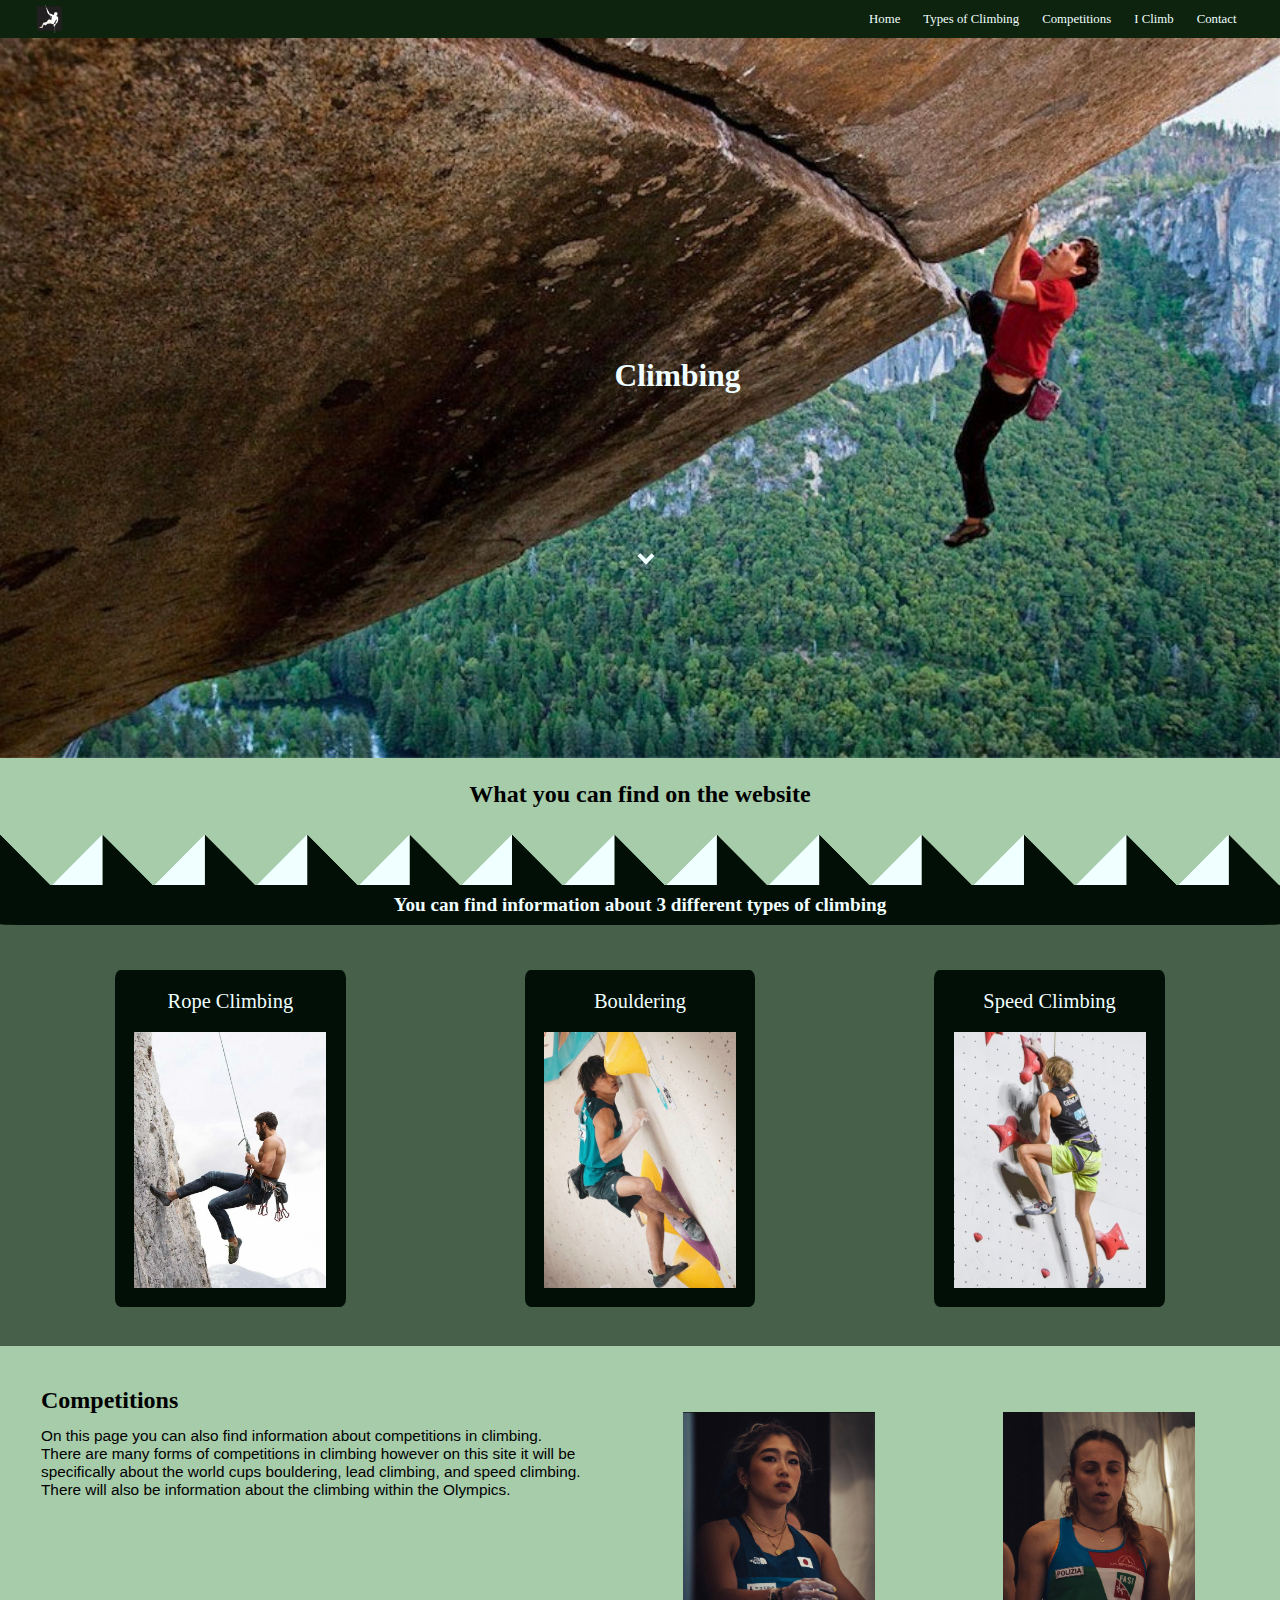
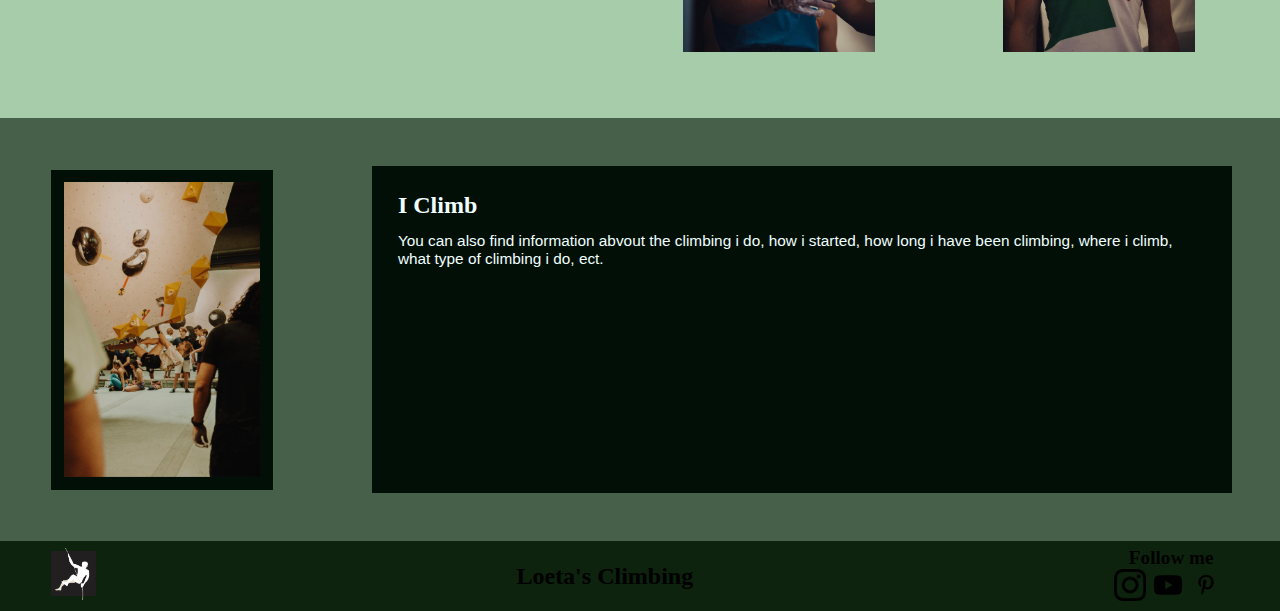
==== commit 7eec8100: "updates" ====
--- a/index.html
+++ b/index.html
@@ -39,9 +39,9 @@
         <section class="home-types-of-climbing">
             <h3>You can find information about 3 different types of climbing</h3>
             <ul>
-                <li>Rope Climbing <img src="images/climbing_3.jpeg" alt="rope climbing"></li>
-                <li>Bouldering <img src="images/climbing_4.jpeg" alt="yoshiyuki ogata bouldering"></li>
-                <li>Speed Climbing <img src="images/climbing_5.jpeg" alt="speed climbing"></li>
+                <li><a href="climbing.html">Rope Climbing <img src="images/climbing_3.jpeg" alt="rope climbing"></a></li>
+                <li><a href="climbing.html">Bouldering <img src="images/climbing_4.jpeg" alt="yoshiyuki ogata bouldering"></a></li>
+                <li><a href="climbing.html">Speed Climbing <img src="images/climbing_5.jpeg" alt="speed climbing"></a></li>
             </ul>
         </section>
 
@@ -57,12 +57,13 @@
                 </p>
             </div>
             <img src="images/climbing_9.jpeg" alt="nonaka miho">
+            <img src="images/climbing_13.jpeg" alt="Camilla Moroni">
         </section>
 
         <section class="home-me">
             <img src="images/loeta_climbing_1.jpeg" alt="loeta climbing">
             <div>
-                <h3>I Climb</h3>
+                <a href="iclimb.html">I Climb</a>
                 <p>
                     You can also find information abvout the climbing i do,
                     how i started, how long i have been climbing, where i climb,
--- a/style.css
+++ b/style.css
@@ -4,6 +4,17 @@
     box-sizing: border-box;
 }
 
+p {
+    font-family: 'Segoe UI', Tahoma, Geneva, Verdana, sans-serif;
+    font-size: 1.2vw;
+}
+
+h3 {
+    font-size: 1.5vw;
+}
+
+
+/* navigatie */
 nav {
     margin: 0;
     padding: 0;
@@ -43,17 +54,19 @@
     background-color: #020f06;
 }
 
+/* main */
+
 body {
     background-color: #466049;
 }
 
+/* home */
+
 .hero img {
-    margin: 0 auto;
-    width: 100vw;
+    width: 100%;
 }
 
 .hero {
-    margin-bottom: 0%;
     background-color: #a7ccaa;
     position: relative;
 }
@@ -69,7 +82,6 @@
 .hero i {
     border: solid azure;
     border-width: 0 4px 4px 0;
-    display: inline-block;
     padding: 4px;
     transform: rotate(45deg);
     position: absolute;
@@ -79,20 +91,12 @@
 
 .home-text-box {
     background-color: #a7ccaa;
-    padding: 1.5% 0% 6% 0%;
-    display: flex;
-    justify-content: center;    
-}
-
-.home-text-box h2 {    
-    font-family: 'Segoe UI', Tahoma, Geneva, Verdana, sans-serif;
-    display: flex;
-    font-size: 2vw;
+    padding: 1.5% 0% 6% 0%; 
     text-align: center;
 }
 
 .home-text-box::before {
-    background: linear-gradient(-45deg, azure 3vw, transparent 0), linear-gradient(45deg, #0d230d 3vw, transparent 0);
+    background: linear-gradient(-45deg, azure 3vw, transparent 0), linear-gradient(45deg, #020f06 3vw, transparent 0);
     background-repeat: repeat-x;
     background-size: 8vw 8vw;
     content: " ";
@@ -101,7 +105,6 @@
     width: 100%;
     height: 50%;
     margin-top: 0.5vw;
-    margin-bottom: 0%;
 }
 
 .home-types-of-climbing ul{
@@ -109,31 +112,31 @@
     padding: 2%;
     text-align: center;
     justify-content: space-around;
+    list-style-type: none;
 }
 
 .home-types-of-climbing {
     position: relative;
 }
 
-.home-types-of-climbing li {
-    font-family: 'Segoe UI', Tahoma, Geneva, Verdana, sans-serif;
+.home-types-of-climbing a {
+    text-decoration: none;
+    list-style-type: none;
     display: inline-flex;
-    padding: 2vmin 2.1vmin;
-    font-size: 1.5vw;
-    background-color: #0d230d;
+    padding: 1.5vw;
+    font-size: 1.6vw;
+    background-color: #020f06;
     color: azure;
     border-radius: 2.5%;
     flex-direction: column;
 }
 
 .home-types-of-climbing h3 {
-    font-family: 'Segoe UI', Tahoma, Geneva, Verdana, sans-serif;
     display: flex;
     justify-content: center;
     padding: 1vmin;
-    background-color: #0d230d;
-    color: azure;
-    font-size: 1.5vw;
+    background-color: #020f06;
+    color: azure;
     margin-bottom: 20px;
     border-radius: 2.5%;
 }
@@ -148,47 +151,47 @@
 }
 
 .home-competitions {
-    background-color: #0d230d;
-    font-family: 'Segoe UI', Tahoma, Geneva, Verdana, sans-serif;
+    background-color: #a7ccaa;
     padding: 2vmin;
-    font-size: 2vmin;
     text-align: left;
     padding: 3.2vw;
-    color: azure;
+    color: black;
     display: flex;
     flex-direction: row;
     margin-top: 1%;
 }
 
-.home-competitions a {
+.home-competitions a, .home-me a {
     text-decoration: none;
     font-weight: bold;
-    color: azure;
-    font-size: 2em;
-}
-
-.home-competitions p {
+    color: black;
+    font-size: 1.5em;
+}
+
+.home-competitions p, .home-me p {
     padding-top: 1vw;
-    font-size: 1.2vw;
 }
 
 .home-competitions img{
     max-width: 15vw;
     margin: 2vw;
-}
-
+    margin-left: 8vw;
+}
+
+.home-me a {
+    color: azure;
+}
 
 .home-me {
-    font-family: 'Segoe UI', Tahoma, Geneva, Verdana, sans-serif;
     display: inline-flex;
     flex-direction: row;
+    color: azure;
 }
 
 .home-me img{
-    background-color: #a7ccaa;
+    background-color: #020f06;
     padding: 1vw;
     margin: 4vw;
-    float: left;
     max-width: 18vw;
     max-height: 25vw;
 }
@@ -196,88 +199,60 @@
 .home-me div{
     padding: 2vw;
     text-align: left;
-    background-color: #a7ccaa;
+    background-color: #020f06;
     display: flex;
     flex-direction: column;
     margin: 3em;
-    font-size: 1.2vw;
-}
-
-.home-me p {
-    padding-top: 1vw;
-}
+}
+
+/* climbing */
 
 .climbing-text {
     display: flex;
     justify-content: center;
     padding: 1.8%;
-    font-size: 1.5vw;
-    color: azure;
-}
-
-.climbing-bouldering {
-    background-color: #a7ccaa;
+    font-size: 1.3vw;
+    color: azure;
+}
+
+.climbing-bouldering, .climbing-lead, .climbing-speed {
     padding: 2%;
     display: flex;
-    justify-content: flex-start;
     margin-bottom: 2%;
+}
+
+.climbing-bouldering, .climbing-speed {
+    background-color: #a7ccaa;
     margin-right: 5%;
     border-top-right-radius: 3rem;
     border-bottom-right-radius: 3rem;
 }
 
-.climbing-bouldering img {
-    max-width: 15vw;
-}
-
-.climbing-bouldering :nth-child(2) {
-    margin: 2vw;
-}
 
 .climbing-lead {
     background-color: #020f06;
     color: azure;
-    padding: 2%;
-    display: flex;
-    flex-direction: row;
-    margin-bottom: 2%;
     margin-left: 5%;
     border-bottom-left-radius: 3rem;
     border-top-left-radius: 3rem;
 }
 
-.climbing-lead img {
+.climbing-lead img, .climbing-bouldering img, .climbing-speed img {
     max-width: 15vw;
-}
-
-.climbing-lead :nth-child(2) {
+    max-height: 20vw;
+}
+
+.climbing-lead :nth-child(2), .climbing-bouldering :nth-child(2), .climbing-speed :nth-child(2) {
     margin: 2vw;
 }
 
-.climbing-speed {
-    background-color: #a7ccaa;
-    padding: 2%;
-    display: flex;
-    flex-direction: row;
-    justify-content: flex-start;
-    margin-bottom: 2%;
-    margin-right: 5%;
-    border-top-right-radius: 3rem;
-    border-bottom-right-radius: 3rem;
-}
-
-.climbing-speed img {
-    max-width: 15vw;
-}
-
-.climbing-speed :nth-child(2) {
-    margin: 2vw;
-}
+/* competitions */
 
 .competitions h2 {
     color: azure;
     margin: 1.5%;
     text-align: center;
+    font-size: 2vw;
 }
 
 .competitions h3 {
@@ -287,10 +262,11 @@
     color: azure;
 }
 
-.competitions-worldcup h4 {
+.competitions h4 {
     background-color: #a7ccaa;
     padding: 0.2vw;
     text-align: center;
+    font-size: 1.2vw;
 }
 
 .competitions p {
@@ -310,13 +286,22 @@
     max-height: 15vw;
 }
 
-.iclimb-me-1 {
+/* i climb */
+
+.iclimb-me-1 h2, .iclimb-me-2 h2, .iclimb-me-3 h2, .iclimb-me-4 h2 {
+    font-size: 1.4vw;
+}
+
+.iclimb-me-1, .iclimb-me-2, .iclimb-me-3, .iclimb-me-3, .iclimb-me-4 {
     padding: 2%;
-    background-color: #a7ccaa;
-    display: flex;
-}
-
-.iclimb-me-1 img {
+    display: flex;
+}
+
+.iclimb-me-1, .iclimb-me-3 {
+    background-color: #a7ccaa;
+}
+
+.iclimb-me-1 img, .iclimb-me-3 img {
     max-width: 20vw;
     padding: 1%;
     background-color: #020f06;
@@ -328,15 +313,13 @@
     margin-left: 2vw;
 }
 
-.iclimb-me-2 {
-    padding: 2%;
+.iclimb-me-2, .iclimb-me-4 {
     background-color: #466049;
-    display: flex;
     justify-content: right;
     flex-direction: row-reverse;
 }
 
-.iclimb-me-2 img {
+.iclimb-me-2 img, .iclimb-me-4 img {
     max-width: 20vw;
     padding: 1%;
     background-color: #020f06;
@@ -344,37 +327,11 @@
     margin: 0%;
 }
 
-.iclimb-me-3 {
-    padding: 2%;
-    background-color: #a7ccaa;
-    display: flex;
-}
-
-.iclimb-me-3 img {
-    max-width: 20vw;
-    padding: 1%;
-    background-color: #020f06;
-    border-radius: 2%;
-}
-
-.iclimb-me-4 {
-    padding: 2%;
-    background-color: #466049;
-    display: flex;
-    justify-content: right;
-    flex-direction: row-reverse;
-}
-
-.iclimb-me-4 img {
-    max-height: 20vw;
-    padding: 1%;
-    background-color: #020f06;
-    border-radius: 2%;
-}
-
 .iclimb-me-4 a {
     color: black;
 }
+
+/* contact */
 
 .contact-aboutme {
     margin: 2vw;
@@ -388,7 +345,6 @@
 .contact-aboutme img {
     max-width: 20vw;
     padding: 0.8vw;
-    background-color: #020f06;
 }
 
 .contact-about-text h2, .contact-about-text p{
@@ -442,9 +398,6 @@
     border-radius: 4px;
 }
 
-input[type="message"] {
-    height: 10vw;
-}
 
 input[type="submit"] {
     background-color: #a7ccaa;
@@ -465,6 +418,8 @@
 .source-reference a {
     color: azure;
 }
+
+/* footer */
 
 footer{
     background-color: #0d230d;
@@ -499,4 +454,4 @@
 footer div {
     display: flex;
     flex-direction: column;
-}
+}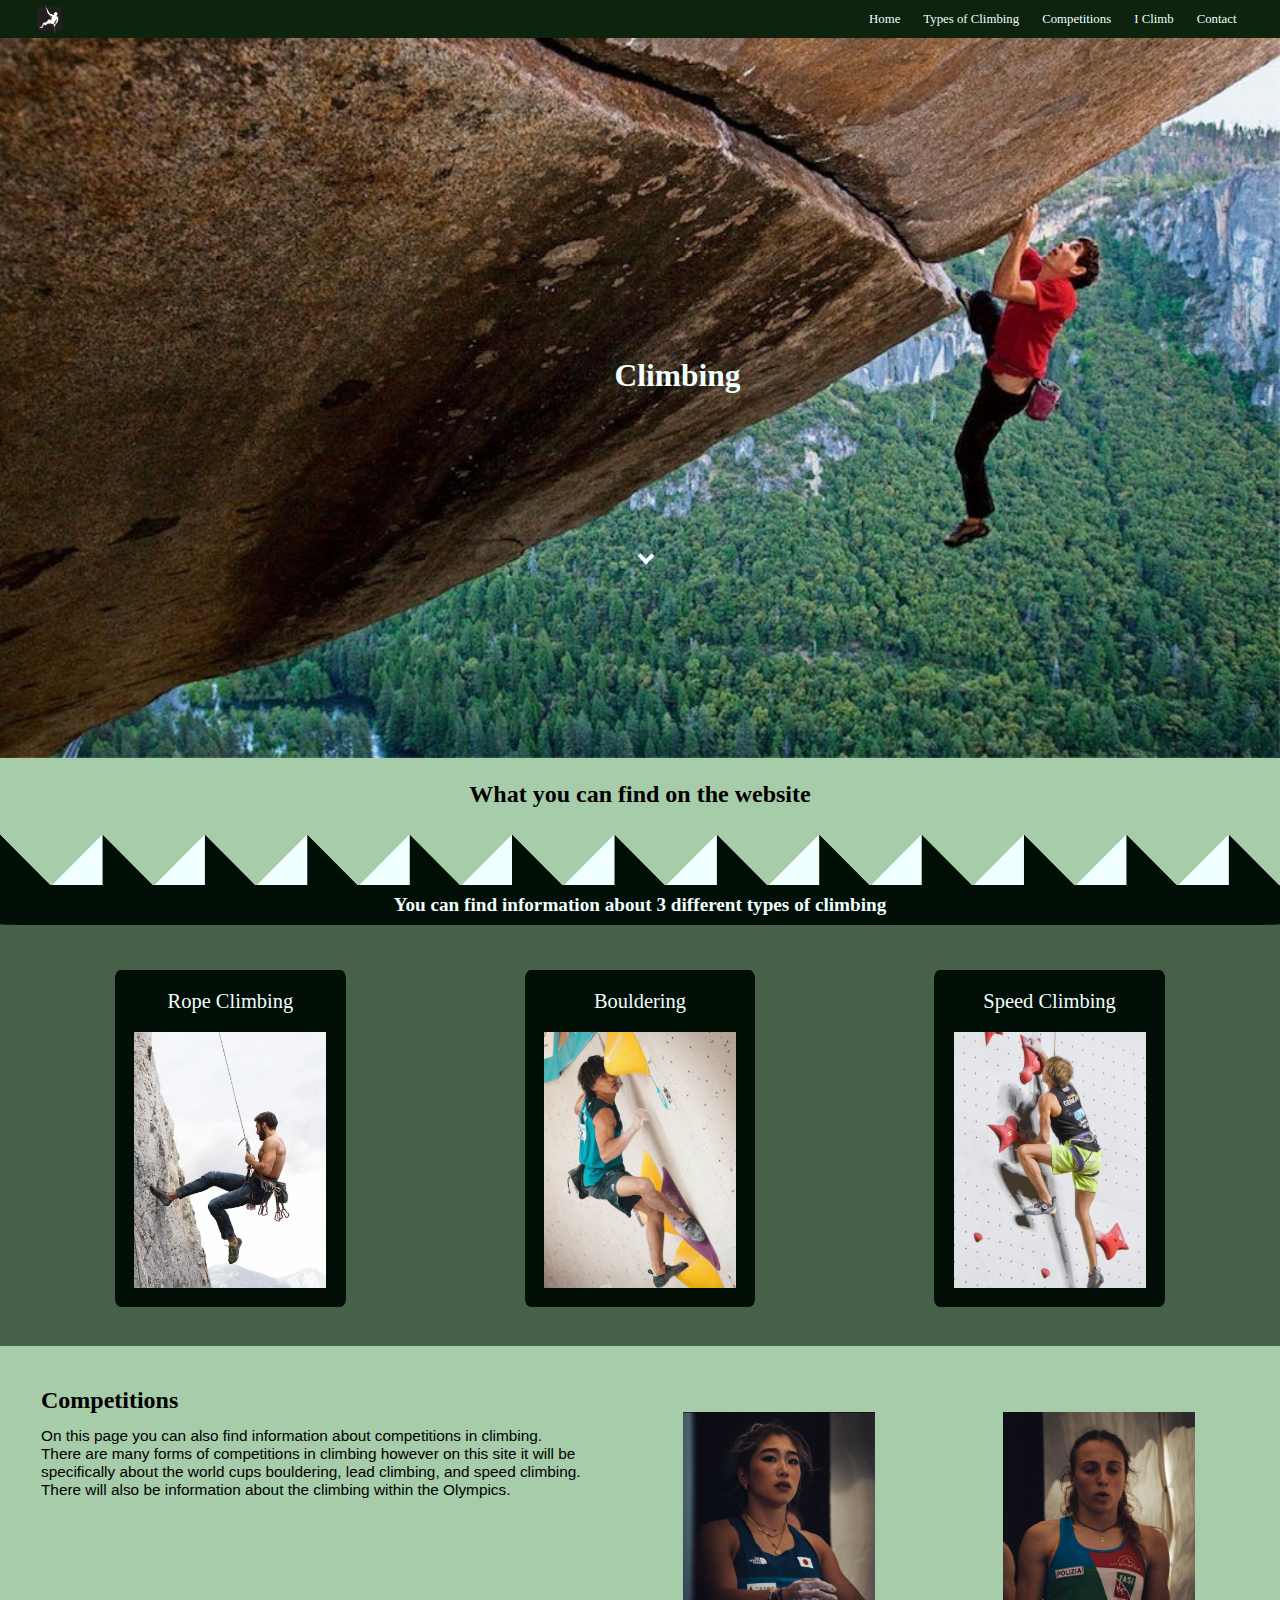
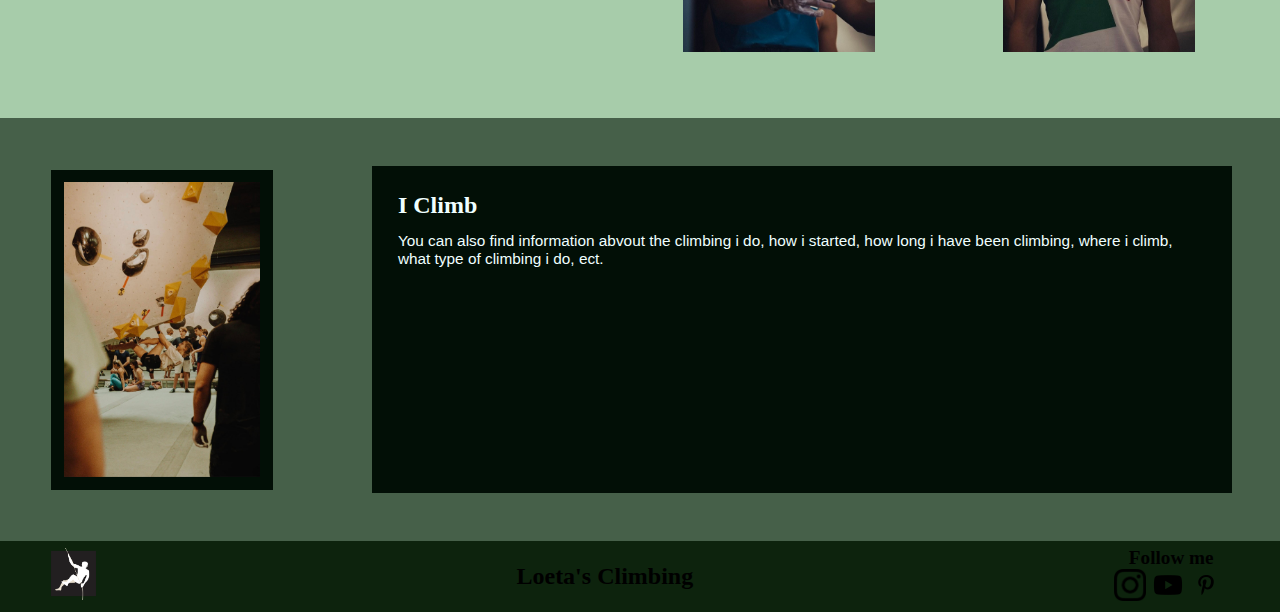
==== commit f79738cd: "lol" ====
--- a/index.html
+++ b/index.html
@@ -86,7 +86,5 @@
             </ul>
         </div>
     </footer>
-
-    
 </body>
 </html>--- a/style.css
+++ b/style.css
@@ -12,7 +12,6 @@
 h3 {
     font-size: 1.5vw;
 }
-
 
 /* navigatie */
 nav {
@@ -43,7 +42,7 @@
     margin-right: 2.5%;
 }
 
-nav img{
+nav img {
     float: left;
     padding: 5px;
     margin-left: 2.5%;
@@ -168,6 +167,32 @@
     font-size: 1.5em;
 }
 
+@keyframes hovertext {
+    0% {
+        color: #020f06;
+    }
+
+    50% {
+        color: #466049;
+    }
+
+    100% {
+        color: azure;
+    }
+}
+
+.home-competitions a:hover, .home-me a:hover {
+    animation-name: hovertext;
+    animation-duration: 1s;
+    animation-timing-function: 
+    ease-in-out;
+        animation-delay: .5s;
+        animation-iteration-count: 
+    infinite;
+        animation-direction: 
+    alternate;
+}
+
 .home-competitions p, .home-me p {
     padding-top: 1vw;
 }
@@ -371,6 +396,33 @@
     text-decoration: none;
     display: inline-block;
     text-align: center;
+    padding: 0.5vw;
+}
+
+@keyframes hover {
+    0% {
+        background-color: #020f06;
+    }
+
+    50% {
+        background-color: #466049;
+    }
+
+    100% {
+        background-color: azure;
+    }
+}
+
+.contact-aboutme li a:hover {
+    animation-name: hover;
+    animation-duration: 1s;
+    animation-timing-function: 
+    ease-in-out;
+        animation-delay: .5s;
+        animation-iteration-count: 
+    infinite;
+        animation-direction: 
+    alternate;
 }
 
 .contact-me {
